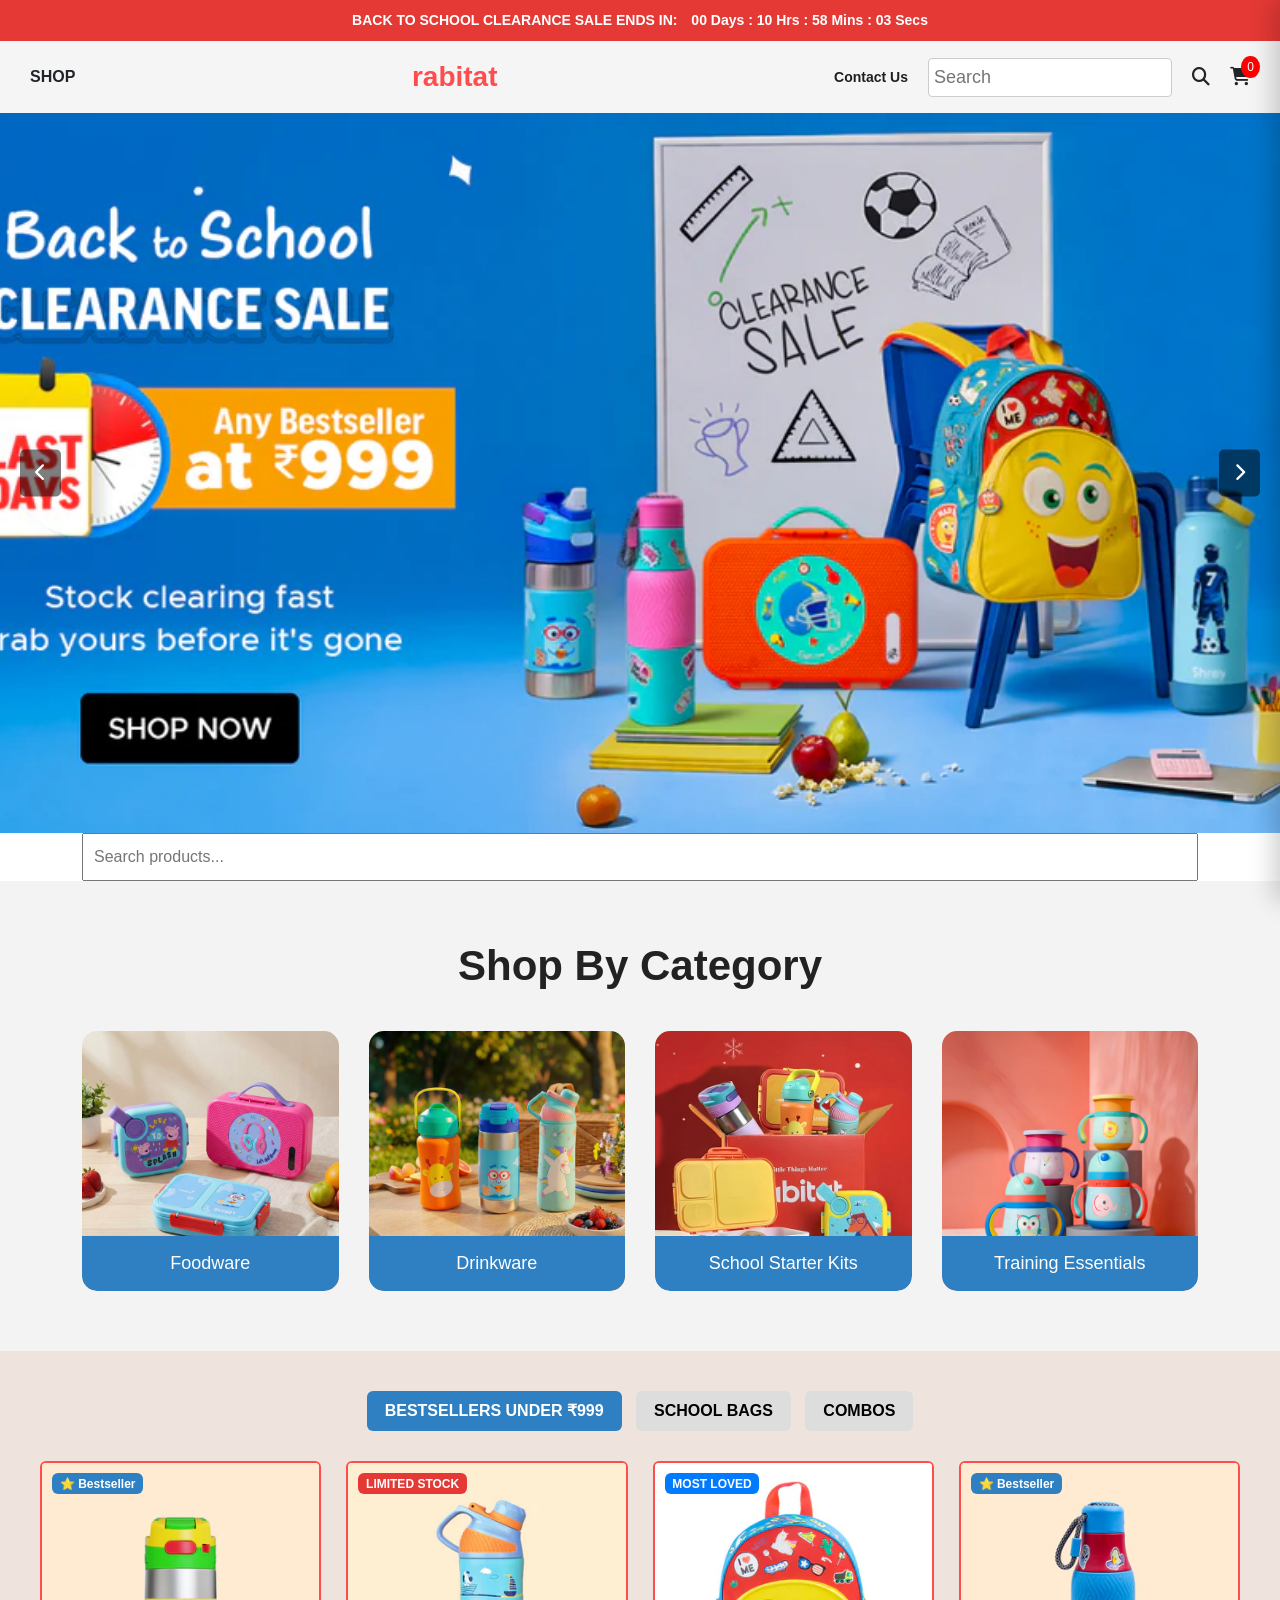
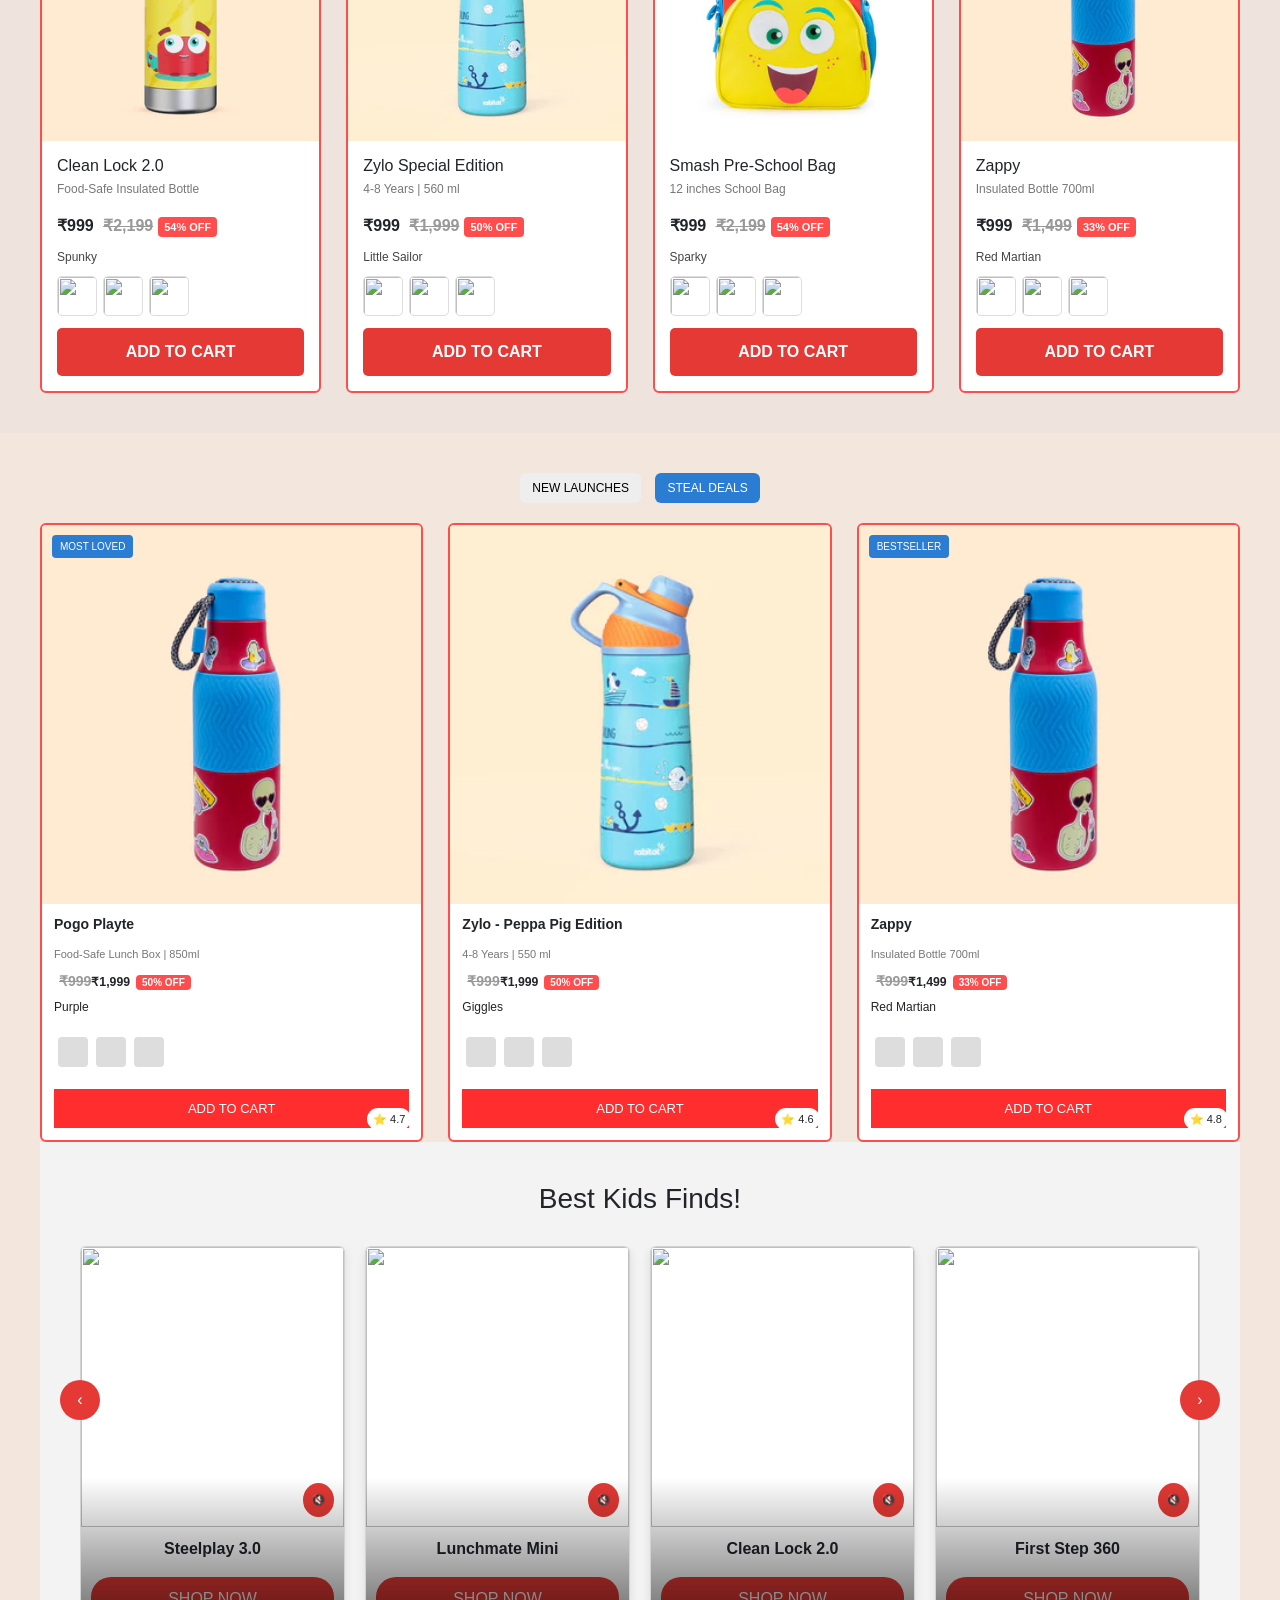
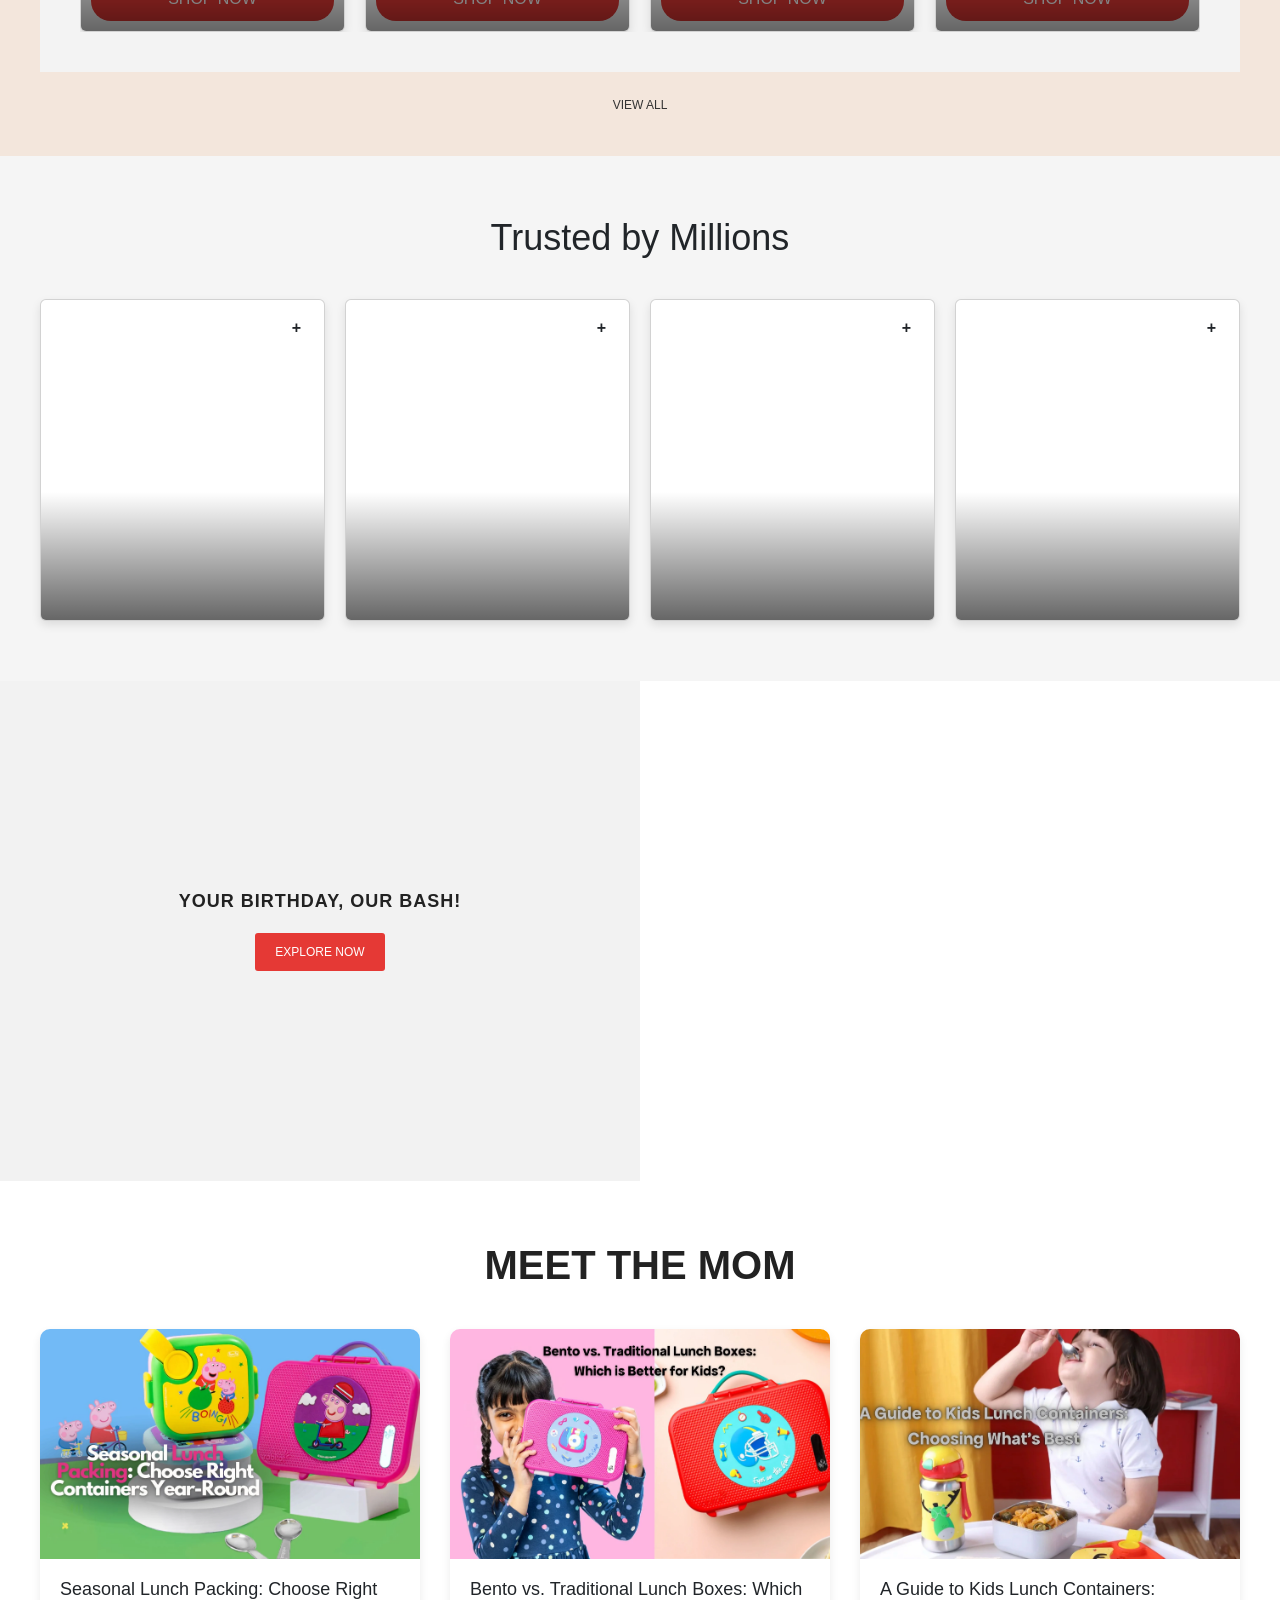
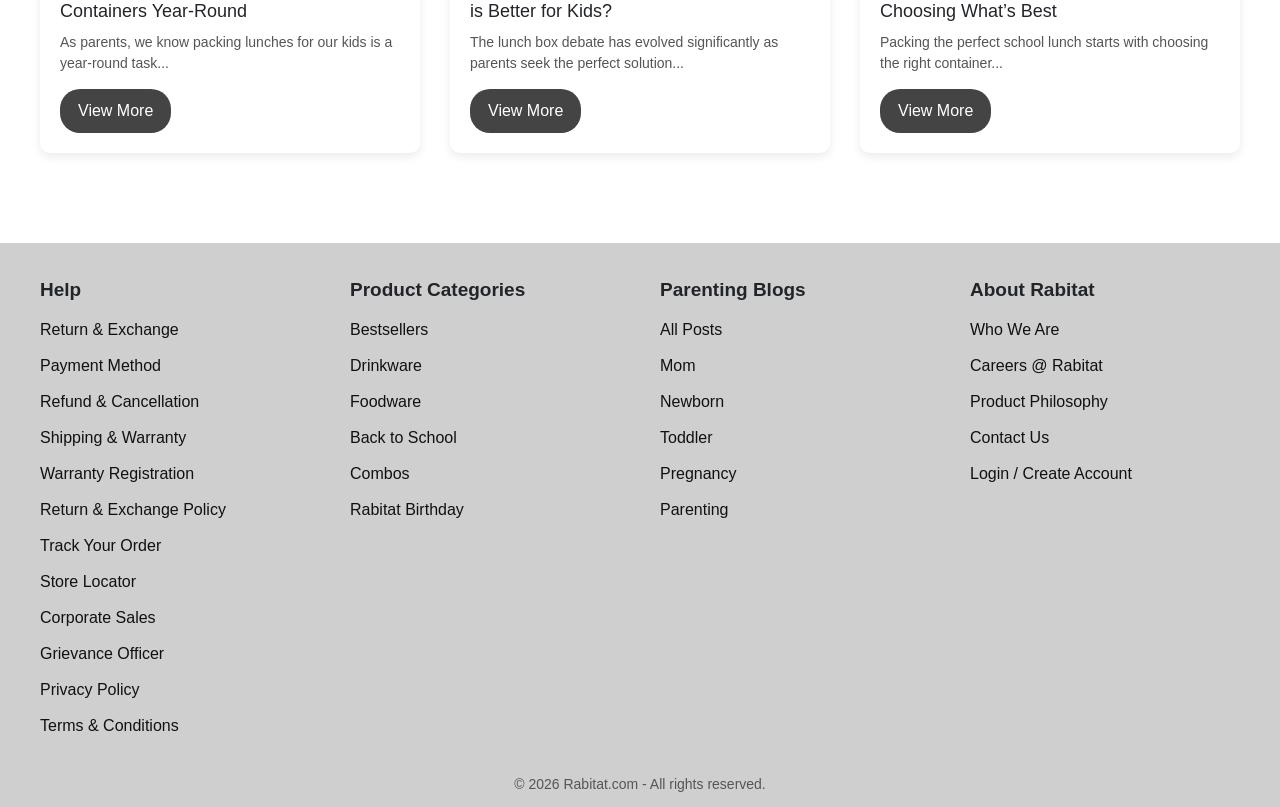
==== index.html @ b003d887 "cariant removed" ====
<!DOCTYPE html>
<html lang="en">
<head>
  <meta charset="UTF-8">
  <title>Back to School UI</title>
  <link rel="stylesheet" href="style.css">
  <link rel="stylesheet" href="https://cdnjs.cloudflare.com/ajax/libs/OwlCarousel2/2.3.4/assets/owl.carousel.min.css"/>
<link rel="stylesheet" href="https://cdnjs.cloudflare.com/ajax/libs/OwlCarousel2/2.3.4/assets/owl.theme.default.min.css"/>
  <link rel="stylesheet" href="https://cdnjs.cloudflare.com/ajax/libs/font-awesome/6.5.0/css/all.min.css">
  <link href="https://cdn.jsdelivr.net/npm/bootstrap@5.3.0/dist/css/bootstrap.min.css" rel="stylesheet">
  <script type="text/javascript" src="//cdn.evgnet.com/beacon/socialbeatdigitalmarketing/rabitat/scripts/evergage.min.js"></script>
 
</head>
<body>

<div id="site-header"></div>

<!-- HERO SECTION -->
<section class="hero">

  <div class="carousel">

    <!-- SLIDE 1 -->
    <div class="slide active">
      <img src="static/images/Clearance_Sale_D_Banner_1.webp" alt="slide1">

    
    </div>

    <!-- SLIDE 2 -->
    <div class="slide">
      <img src="static/images/1st--H-Banner-_1.webp" alt="slide2">

     
    </div>

  </div>

  <!-- NAV BUTTONS -->
  <button class="prev"><i class="fa-solid fa-chevron-left"></i></button>
  <button class="next"><i class="fa-solid fa-chevron-right"></i></button>

</section>

<section class="search-section">
  <div class="container">
    <input id="typewriter" placeholder="Search products..." style="width: 100%; padding: 10px; font-size: 16px;">
  </div>
</section>

<section class="category-section">
  <div class="container">

    <h2 class="section-title">Shop By Category</h2>

    <div class="category-grid">

      <!-- CARD 1 -->
      <div class="category-card">
        <img src="static/images/p-1.jpg" alt="">
        <div class="category-name">Foodware</div>
      </div>

      <!-- CARD 2 -->
      <div class="category-card">
        <img src="static/images/p-2.webp" alt="">
        <div class="category-name">Drinkware</div>
      </div>

      <!-- CARD 3 -->
      <div class="category-card">
        <img src="static/images/p-3.webp" alt="">
        <div class="category-name">School Starter Kits</div>
      </div>

      <!-- CARD 4 -->
      <div class="category-card">
        <img src="static/images/p-4.webp" alt="">
        <div class="category-name">Training Essentials</div>
      </div>

    </div>

  </div>
</section>

<section class="product-section">

  <!-- TOP TABS -->
  <div class="tabs">
    <button class="active">BESTSELLERS UNDER ₹999</button>
    <button>SCHOOL BAGS</button>
    <button>COMBOS</button>
  </div>

  <!-- PRODUCT GRID -->
  <div class="product-grid" id="homePrimaryGrid">

    <!-- CARD -->
    <div class="product-card">

      <!-- BADGE -->
      <span class="badge">⭐ Bestseller</span>

      <!-- IMAGE -->
      <div class="product-img">
        <img src="static/images/product-1.webp" alt="">
      </div>

      <!-- INFO -->
      <div class="product-info">
        <h4>Clean Lock 2.0</h4>
        <p class="sub">Food-Safe Insulated Bottle</p>

        <div class="price">
          ₹999 <span>₹2,199</span>
          <label>54% OFF</label>
        </div>

        <p class="brand">Spunky</p>

        <!-- VARIANTS -->
        <div class="variants">
          <img src="v1.png">
          <img src="v2.png">
          <img src="v3.png">
          <img src="v4.png">
        </div>

        <!-- BUTTON -->
        <button class="cart-btnn">ADD TO CART</button>
      </div>

    </div>

    <!-- COPY SAME CARD 3 MORE TIMES -->
    <!-- CARD 2 -->
    <div class="product-card">
      <span class="badge red">LIMITED STOCK</span>

      <div class="product-img">
        <img src="static/images/product-2.webp" alt="">
      </div>

      <div class="product-info">
        <h4>Zylo Special Edition</h4>
        <p class="sub">4-8 Years | 560 ml</p>

        <div class="price">
          ₹999 <span>₹1,999</span>
          <label>50% OFF</label>
        </div>

        <p class="brand">Little Sailor</p>

        <div class="variants">
          <img src="v1.png">
          <img src="v2.png">
          <img src="v3.png">
        </div>

        <button class="cart-btnn">ADD TO CART</button>
      </div>
    </div>

    <!-- CARD 3 -->
    <div class="product-card">
      <span class="badge blue">MOST LOVED</span>

      <div class="product-img">
        <img src="static/images/product-3.webp" alt="">
      </div>

      <div class="product-info">
        <h4>Smash Pre-School Bag</h4>
        <p class="sub">12 inches School Bag</p>

        <div class="price">
          ₹999 <span>₹2,199</span>
          <label>54% OFF</label>
        </div>

        <p class="brand">Sparky</p>
          <div class="variants">
          <img src="v1.png">
          <img src="v2.png">
          <img src="v3.png">
        </div>

        <button class="cart-btnn">ADD TO CART</button>
      </div>
    </div>

    <!-- CARD 4 -->
    <div class="product-card">
      <span class="badge">⭐ Bestseller</span>

      <div class="product-img">
        <img src="static/images/product-4.webp" alt="">
      </div>

      <div class="product-info">
        <h4>Zappy</h4>
        <p class="sub">Insulated Bottle 700ml</p>

        <div class="price">
          ₹999 <span>₹1,499</span>
          <label>33% OFF</label>
        </div>

        <p class="brand">Red Martian</p>
<!-- 
        <div class="variants">
          <img src="v1.png">
          <img src="v2.png">
          <img src="v3.png">
        </div> -->

        <button class="cart-btnn">ADD TO CART</button>
      </div>
    </div>

  </div>
</section>



<section class="products">
  <div class="products__container">

    <!-- TOP BUTTONS -->
    <div class="products__actions">
      <button class="products__btn products__btn--light">NEW LAUNCHES</button>
      <button class="products__btn products__btn--primary">STEAL DEALS</button>
    </div>

    <!-- GRID -->
    <div class="products__grid" id="homeSecondaryGrid">

      <!-- CARD 1 -->
      <div class="product-card">
        <span class="product-card__badge">MOST LOVED</span>

        <div class="product-img ">
          <img src="static/images/p-1.jpg">
          <span class="product-card__rating">⭐ 4.7</span>
        </div>

        <div class="product-card__body">
          <h3 class="product-card__title">Pogo Playte</h3>

          <div class="product-card__price">
            ₹999 <span>₹1,599</span>
            <b>37% OFF</b>
          </div>

          <p class="product-card__variant">Purple</p>

         <div class="product-card__colors">
            <span></span><span></span><span></span><span></span>
          </div>

          <button class="product-card__cta">ADD TO CART</button>
        </div>
      </div>

      <!-- CARD 2 -->
      <div class="product-card">
        <div class="product-img ">
          <img src="static/images/p-2.webp">
        </div>

        <div class="product-card__body">
          <h3 class="product-card__title">Zylo - Peppa Pig Edition</h3>
          <small class="product-card__meta">4-8 Years | 550 ml</small>

          <div class="product-card__price">
            ₹999 <span>₹2,099</span>
            <b>52% OFF</b>
          </div>

          <p class="product-card__variant">Giggles</p>

          <div class="product-card__colors">
            <span></span><span></span><span></span><span></span>
          </div>

          <button class="product-card__cta">ADD TO CART</button>
        </div>
      </div>

      <!-- CARD 3 -->
      <div class="product-card">
        <span class="product-card__badge">BESTSELLER</span>

        <div class="product-img ">
          <img src="static/images/p-2.webp">
          <span class="product-card__rating">⭐ 4.8</span>
        </div>

        <div class="product-card__body">
          <h3 class="product-card__title">Zappy</h3>
          <small class="product-card__meta">Insulated Bottle 700ml</small>

          <div class="product-card__price">
            ₹999 <span>₹1,499</span>
            <b>33% OFF</b>
          </div>

          <p class="product-card__variant">Red Martian</p>

          <div class="product-card__colors">
            <span></span><span></span><span></span><span></span>
          </div>

          <button class="product-card__cta">ADD TO CART</button>
        </div>
      </div>

    </div>

    
    <section class="kids-section">
  <h2>Best Kids Finds!</h2>

  <div class="owl-carousel kids-carousel">

    <!-- Card -->
    <div class="card">
      <div class="media">
        <img src="img1.jpg" />
        <div class="mute">🔇</div>
      </div>
      <div class="info">
        <p>Zylo</p>
        <button>SHOP NOW</button>
      </div>
    </div>

    <div class="card">
      <div class="media">
        <img src="img2.jpg" />
        <div class="mute">🔇</div>
      </div>
      <div class="info">
        <p>Steelplay 3.0</p>
        <button>SHOP NOW</button>
      </div>
    </div>

    <div class="card">
      <div class="media">
        <img src="img3.jpg" />
        <div class="mute">🔇</div>
      </div>
      <div class="info">
        <p>Lunchmate Mini</p>
        <button>SHOP NOW</button>
      </div>
    </div>

    <div class="card">
      <div class="media">
        <img src="img4.jpg" />
        <div class="mute">🔇</div>
      </div>
      <div class="info">
        <p>Clean Lock 2.0</p>
        <button>SHOP NOW</button>
      </div>
    </div>

    <div class="card">
      <div class="media">
        <img src="img5.jpg" />
        <div class="mute">🔇</div>
      </div>
      <div class="info">
        <p>First Step 360</p>
        <button>SHOP NOW</button>
      </div>
    </div>

  </div>
</section>

    <div class="products__footer">
      <a href="#">VIEW ALL</a>
    </div>

  </div>
</section>
<section class="trusted">
  <h2>Trusted by Millions</h2>

  <div class="trusted-grid">

    <!-- Card 1 -->
    <div class="card">
     <video autoplay muted loop playsinline>
      <source src="static/images/video.mp4" type="video/mp4">
    </video>
      <div class="overlay">
        Engineered for Little Ones
      </div>
      <div class="play-btn">+</div>
    </div>

    <!-- Card 2 -->
    <div class="card">
      <video autoplay muted loop playsinline>
      <source src="static/images/video.mp4" type="video/mp4">
    </video>
      <div class="overlay">
        Safe from the Inside Out
      </div>
      <div class="play-btn">+</div>
    </div>

    <!-- Card 3 -->
    <div class="card">
     <video autoplay muted loop playsinline>
      <source src="static/images/video.mp4" type="video/mp4">
    </video>
      <div class="overlay">
        Innovation for Everyday Parenting
      </div>
      <div class="play-btn">+</div>
    </div>

    <!-- Card 4 -->
    <div class="card">
     <video autoplay muted loop playsinline>
      <source src="static/images/video.mp4" type="video/mp4">
    </video>
      <div class="overlay">
        Crafted from 18/8 Stainless Steel
      </div>
      <div class="play-btn">+</div>
    </div>

  </div>
</section>
<section class="split-hero">

  <!-- Left Content -->
  <div class="left">
    <h2>YOUR BIRTHDAY, OUR BASH!</h2>
    <button>EXPLORE NOW</button>
  </div>

  <!-- Right Video -->
  <div class="right">
    <video autoplay muted loop playsinline>
      <source src="static/images/video.mp4" type="video/mp4">
    </video>
  </div>

</section>

<section class="blog-section">

  <h2 class="blog-title">MEET THE MOM</h2>

  <div class="blog-grid">

    <!-- CARD 1 -->
    <div class="blog-card">
      <div class="blog-img">
        <img src="static/images/BLOG-1.webp" alt="">
        
      </div>

      <div class="blog-content">
        <h3>Seasonal Lunch Packing: Choose Right Containers Year-Round</h3>
        <p>
          As parents, we know packing lunches for our kids is a year-round task...
        </p>
        <button>View More</button>
      </div>
    </div>

    <!-- CARD 2 -->
    <div class="blog-card">
      <div class="blog-img">
        <img src="static/images/BLOG-2.webp" alt="">
       
      </div>

      <div class="blog-content">
        <h3>Bento vs. Traditional Lunch Boxes: Which is Better for Kids?</h3>
        <p>
          The lunch box debate has evolved significantly as parents seek the perfect solution...
        </p>
        <button>View More</button>
      </div>
    </div>

    <!-- CARD 3 -->
    <div class="blog-card">
      <div class="blog-img">
        <img src="static/images/BLOG-3.webp" alt="">
       
      </div>

      <div class="blog-content">
        <h3>A Guide to Kids Lunch Containers: Choosing What’s Best</h3>
        <p>
          Packing the perfect school lunch starts with choosing the right container...
        </p>
        <button>View More</button>
      </div>
    </div>

  </div>

</section>

<div id="site-footer"></div>
  

<script src="https://code.jquery.com/jquery-3.6.0.min.js"></script>
<script src="https://cdnjs.cloudflare.com/ajax/libs/OwlCarousel2/2.3.4/owl.carousel.min.js"></script>
<script src="./products-data.js"></script>
<script src="./products-render.js"></script>
  <script>
$(document).ready(function(){
  $(".kids-carousel").owlCarousel({
    loop: true,
    margin: 20,
    nav: true,
    dots: false,
    autoplay: true,
    autoplayTimeout: 3000,

    responsive: {
      0: { items: 1 },
      600: { items: 2 },
      1000: { items: 4 }
    }
  });
});
</script>

<script>
   
let slides = document.querySelectorAll(".slide");
let index = 0;

function showSlide(i){
  slides.forEach(slide => slide.classList.remove("active"));
  slides[i].classList.add("active");
}

document.querySelector(".next").onclick = () => {
  index = (index + 1) % slides.length;
  showSlide(index);
};

document.querySelector(".prev").onclick = () => {
  index = (index - 1 + slides.length) % slides.length;
  showSlide(index);
};

/* AUTO SLIDE */
setInterval(()=>{
  index = (index + 1) % slides.length;
  showSlide(index);
},4000);
</script>

<script>
  document.addEventListener("click", (event) => {
    const card = event.target.closest(".product-card");
    if (!card) return;
    if (event.target.closest("button, a")) return;
    const productId = card.dataset.id || "";
    window.location.href = productId
      ? `./details.html?id=${encodeURIComponent(productId)}`
      : "./details.html";
  });

  document.querySelectorAll(".category-card").forEach((card) => {
    card.style.cursor = "pointer";
    card.addEventListener("click", () => {
      window.location.href = "./rabit.html";
    });
  });
</script>
<script src="./layout.js"></script>

<script>
  window.dataLayer = window.dataLayer || [];
  window.dataLayer.push({
    MCP: {
      pageType: "Home Page", pageName: "Home"
    }
  });
  </script>
</body>
</html>
---- style.css ----
*{
  margin:0;
  padding:0;
  box-sizing:border-box;
  font-family: Arial, sans-serif;
}

/* TOP BAR */
.top-bar{
  background:#e53935;
  color:#fff;
  text-align:center;
  padding:10px;
  font-size:14px;
  font-weight:600;
}

.top-bar span{
  margin-left:10px;
}

/* HEADER */
.header{
  display:flex;
  justify-content:space-between;
  align-items:center;
  padding:15px 30px;
  background:#f5f5f5;
}

.header .lefts{
  display:flex;
  align-items:center;
  gap:10px;
  font-weight:600;
}

.header .logo{
  font-size:28px;
  font-weight:bold;
  color:#ff4d4d;
}

.header .logo a{
  color:inherit;
  text-decoration:none;
}

.header .rights{
  display:flex;
  align-items:center;
  gap:20px;
  font-size:18px;
}

.header .contact-link{
  text-decoration:none;
  color:#1f1f1f;
  font-size:14px;
  font-weight:600;
}

.header .contact-link:hover{
  color:#e53935;
}

.cart{
  position:relative;
}

.cart .count{
  position:absolute;
  top:-8px;
  right:-10px;
  background:red;
  color:#fff;
  font-size:12px;
  padding:2px 6px;
  border-radius:50%;
}

body.cart-open{
  overflow:hidden;
}

.cart-drawer-overlay{
  position:fixed;
  inset:0;
  background:rgba(0,0,0,0.5);
  opacity:0;
  visibility:hidden;
  transition:opacity 0.25s ease, visibility 0.25s ease;
  z-index:998;
}

.cart-drawer-overlay.is-open{
  opacity:1;
  visibility:visible;
}

.cart-drawer{
  position:fixed;
  top:0;
  right:0;
  width:min(360px, 92vw);
  height:100vh;
  background:#fff;
  transform:translateX(100%);
  transition:transform 0.28s ease;
  z-index:999;
  display:flex;
  flex-direction:column;
  box-shadow:-6px 0 24px rgba(0,0,0,0.2);
}

.cart-drawer.is-open{
  transform:translateX(0);
}

.cart-drawer-header{
  display:flex;
  align-items:center;
  justify-content:space-between;
  padding:14px 16px;
  border-bottom:1px solid #ececec;
}

.cart-drawer-header h3{
  font-size:22px;
  margin:0;
}

.cart-drawer-close{
  border:0;
  background:transparent;
  font-size:24px;
  line-height:1;
  cursor:pointer;
}

.cart-drawer-shipping{
  margin:10px 12px;
  background:#ef2f44;
  color:#fff;
  border-radius:18px;
  text-align:center;
  padding:10px 12px;
  font-size:14px;
  font-weight:600;
}

.cart-drawer-body{
  flex:1;
  overflow-y:auto;
  color:#8a8a8a;
  padding:10px 12px 20px;
}

.cart-drawer-body p{
  margin:0 0 14px;
}

.cart-empty button{
  border:0;
  background:#ef2f44;
  color:#fff;
  padding:10px 18px;
  border-radius:8px;
  text-transform:capitalize;
  cursor:pointer;
}

.cart-items{
  display:flex;
  flex-direction:column;
  gap:10px;
}

.cart-item{
  display:flex;
  align-items:flex-start;
  gap:10px;
  border:1px solid #ececec;
  border-radius:8px;
  padding:8px;
}

.cart-item img{
  width:50px;
  height:50px;
  object-fit:contain;
  border-radius:6px;
  background:#f7f7f7;
}

.cart-item-info{
  flex:1;
}

.cart-item-info h4{
  margin:0;
  font-size:14px;
  color:#1f1f1f;
}

.cart-item-sub{
  margin:4px 0 0;
  font-size:12px;
  color:#6f6f6f;
}

.cart-item-price-row{
  display:flex;
  align-items:center;
  gap:7px;
  margin-top:6px;
}

.cart-item-sale{
  font-size:18px;
  font-weight:800;
  color:#111;
}

.cart-item-compare{
  font-size:12px;
  color:#969696;
  text-decoration:line-through;
  font-weight:600;
}

.cart-item-off{
  font-size:11px;
  font-weight:700;
  color:#fff;
  background:#ff4b4b;
  border-radius:5px;
  padding:3px 6px;
}

.cart-item-variant{
  margin:6px 0 0;
  font-size:12px;
  color:#111;
}

.cart-item-qty{
  font-size:12px;
  font-weight:700;
  color:#333;
}

.cart-empty{
  text-align:center;
  padding:70px 10px 10px;
}

.cart-remove-btn{
  margin-top:8px;
  border:0;
  background:transparent;
  color:#e53935;
  font-size:11px;
  cursor:pointer;
  padding:0;
}

.cart-qty-controls{
  display:flex;
  align-items:center;
  gap:6px;
}

.cart-qty-controls button{
  width:22px;
  height:22px;
  border:1px solid #ddd;
  border-radius:4px;
  background:#fff;
  color:#111;
  cursor:pointer;
  font-weight:700;
  padding:0;
  line-height:1;
}

.cart-drawer-footer{
  border-top:1px solid #ececec;
  padding:12px 14px;
  background:#fff;
}

.cart-subtotal-row{
  display:flex;
  justify-content:space-between;
  align-items:center;
  font-size:14px;
  color:#333;
}

.cart-subtotal-row strong{
  font-size:16px;
  color:#111;
}

/* HERO */

.hero{
  position:relative;
  height:80vh;
  overflow:hidden;
}

/* SLIDES */
.carousel{
  display:flex;
  height:100%;
}

.slide{
  min-width:100%;
  position:relative;
  display:none;
}

.slide.active{
  display:block;
}

/* IMAGE */
.slide img{
  width:100%;
  height:100%;
  object-fit:cover;
}

/* CONTENT */
.hero-content{
  position:absolute;
  top:50%;
  left:8%;
  transform:translateY(-50%);
  color:#fff;
  max-width:500px;
}

/* BUTTONS */
.prev, .next{
  position:absolute;
  top:50%;
  transform:translateY(-50%);
  background:rgba(0,0,0,0.5);
  color:#fff;
  border:none;
  padding:10px 15px;
  cursor:pointer;
  font-size:18px;
  border-radius:5px;
}

.prev{ left:20px; }
.next{ right:20px; }

.prev:hover, .next:hover{
  background:#000;
}


/* SECTION */
.category-section{
     background:#f3f3f3;
  padding:60px 40px;
}

/* TITLE */
.section-title{
  text-align:center;
  font-size:42px;
  font-weight:700;
  margin-bottom:40px;
  color:#222;
}

/* GRID */
.category-grid{
  display:grid;
  grid-template-columns: repeat(4, 1fr);
  gap:30px;
}

/* CARD */
.category-card{
  position:relative;
  border-radius:15px;
  overflow:hidden;
  background:#fff;
  cursor:pointer;
  transition:0.3s;
}

.category-card:hover{
  transform:translateY(-5px);
}

/* IMAGE */
.category-card img{
  width:100%;
  height:260px;
  object-fit:cover;
  display:block;
}

/* BOTTOM LABEL */
.category-name{
  position:absolute;
  bottom:0;
  width:100%;
  background:#2f80c3;
  color:#fff;
  text-align:center;
  padding:14px 10px;
  font-size:18px;
  font-weight:500;
  border-bottom-left-radius:15px;
  border-bottom-right-radius:15px;
}



/* SECTION */
.product-section{
     font-family: 'Poppins', sans-serif;
     background:#efe4dd;
  padding:40px;
}

/* TABS */
.tabs{
  text-align:center;
  margin-bottom:30px;
}

.tabs button{
  padding:8px 18px;
  margin:0 5px;
  border:none;
  background:#ddd;
  border-radius:6px;
  cursor:pointer;
  font-weight:600;
}

.tabs .active{
  background:#2f80c3;
  color:#fff;
}

/* GRID */
.product-grid{
  display:grid;
  grid-template-columns: repeat(4, 1fr);
  gap:25px;
}

/* CARD */
.product-card{
  background:#fff;
  border-radius:10px;
  overflow:hidden;
  position:relative;
  border:2px solid #ff4d4d;
}

/* BADGE */
.badge{
  position:absolute;
  top:10px;
  left:10px;
  background:#2f80c3;
  color:#fff;
  padding:4px 8px;
  font-size:12px;
  border-radius:4px;
}

.badge.red{ background:#e53935; }
.badge.blue{ background:#007bff; }

/* IMAGE */
.product-img{
  background:#f5e2cf;
  text-align:center;
  
}

.product-img img{
   width: 100%;
   height: 100%;
  /* max-height:220px; */
}

/* INFO */
.product-info{
  padding:15px;
}

.product-info h4{
  font-size:16px;
  margin-bottom:5px;
}

.sub{
  font-size:12px;
  color:#777;
}

/* PRICE */
.price{
  margin:10px 0;
  font-weight:600;
}

.price span{
  text-decoration:line-through;
  color:#999;
  margin-left:5px;
}

.price label{
  background:#ff4d4d;
  color:#fff;
  padding:2px 6px;
  font-size:11px;
  margin-left:5px;
  border-radius:4px;
}

/* BRAND */
.brand{
  font-size:12px;
  color:#444;
  margin-bottom:10px;
}

/* VARIANTS */
.variants{
  display:flex;
  gap:6px;
  margin-bottom:12px;
}

.variants img{
  width:40px;
  height:40px;
  border-radius:5px;
  border:1px solid #ddd;
  cursor:pointer;
}

/* BUTTON */
.cart-btnn{
  width:100%;
  background:#e53935;
  color:#fff;
  border:none;
  padding:12px;
  font-weight:600;
  border-radius:5px;
  cursor:pointer;
}

.cart-btnn:hover{
  background:#c62828;
}

body{
  background:#f5f5f5;
  font-family: 'Poppins', sans-serif;
}

/* SECTION */
.blog-section{
  padding:60px 40px;
}

/* TITLE */
.blog-title{
  text-align:center;
  font-size:40px;
  font-weight:700;
  margin-bottom:40px;
  color:#222;
}

/* GRID */
.blog-grid{
  display:grid;
  grid-template-columns: repeat(3, 1fr);
  gap:30px;
}

/* CARD */
.blog-card{
  background:#fff;
  border-radius:10px;
  overflow:hidden;
  box-shadow:0 4px 10px rgba(0,0,0,0.08);
  transition:0.3s;
}

.blog-card:hover{
  transform:translateY(-5px);
}

/* IMAGE */
.blog-img{
  position:relative;
}

.blog-img img{
  width:100%;
  height:230px;
  object-fit:cover;
}

/* OVERLAY TEXT */
.overlay-text{
  position:absolute;
  bottom:15px;
  left:15px;
  right:15px;
  color:#fff;
  font-weight:600;
  font-size:18px;
  line-height:1.3;
}

.overlay-text span{
  color:#ff4d6d;
}

/* CONTENT */
.blog-content{
  padding:20px;
}

.blog-content h3{
  font-size:18px;
  margin-bottom:10px;
}

.blog-content p{
  font-size:14px;
  color:#555;
  margin-bottom:15px;
}

/* BUTTON */
.blog-content button{
  background:#444;
  color:#fff;
  border:none;
  padding:10px 18px;
  border-radius:20px;
  cursor:pointer;
}

.blog-content button:hover{
  background:#000;
}

@media(max-width:992px){
  .blog-grid{
    grid-template-columns: repeat(2, 1fr);
  }
}

@media(max-width:576px){
  .blog-grid{
    grid-template-columns: 1fr;
  }

  .blog-title{
    font-size:28px;
  }
}
/* SECTION */
.products {
  background: #f3e6dc;
  padding: 40px 20px;
}

.products__container {
  max-width: 1200px;
  margin: auto;
}

/* TOP BUTTONS */
.products__actions {
  text-align: center;
  margin-bottom: 20px;
}

.products__btn {
  padding: 6px 12px;
  font-size: 12px;
  border-radius: 6px;
  border: none;
  margin: 0 5px;
}

.products__btn--light {
  background: #eee;
}

.products__btn--primary {
  background: #2b7cd3;
  color: #fff;
}

/* GRID */
.products__grid {
  display: grid;
  grid-template-columns: repeat(3, 1fr);
  gap: 25px;
}

/* CARD */
.product-card {
  border: 2px solid #ff4d4d;
  background: #fff;
  border-radius: 6px;
  overflow: hidden;
  position: relative;
}

/* BADGE */
.product-card__badge {
  position: absolute;
  top: 10px;
  left: 10px;
  background: #2b7cd3;
  color: #fff;
  font-size: 10px;
  padding: 4px 8px;
  border-radius: 4px;
}

/* IMAGE */
.product-card__image {
    width: 100%;
  height: 260px;
  display: flex;
  align-items: center;
  justify-content: center;
  position: relative;
}

.product-card__image img {
  max-height: 00px;
}

/* BACKGROUND COLORS */
/* .product-card__image--pink { background: #f5c6c6; }
.product-card__image--lavender { background: #e7ddea; }
.product-card__image--beige { background: #f3e1c7; } */

/* RATING */
.product-card__rating {
  position: absolute;
  bottom: 10px;
  right: 10px;
  background: #fff;
  font-size: 11px;
  padding: 3px 6px;
  border-radius: 12px;
}

/* BODY */
.product-card__body {
  padding: 12px;
}

.product-card__title {
  font-size: 14px;
  font-weight: 600;
}

.product-card__meta {
  font-size: 11px;
  color: #777;
}

/* PRICE */
.product-card__price {
  margin: 6px 0;
  font-size: 14px;
  font-weight: bold;
}

.product-card__price span {
  text-decoration: line-through;
  color: #999;
  margin-left: 5px;
}

.product-card__price b {
  background: #ff4d4d;
  color: #fff;
  font-size: 10px;
  padding: 2px 6px;
  margin-left: 6px;
  border-radius: 4px;
}

/* VARIANT */
.product-card__variant {
  font-size: 12px;
}

/* THUMB */
.product-card__thumb img {
  width: 50px;
  margin-top: 5px;
}

/* COLORS */
.product-card__colors span {
  width: 30px;
  height: 30px;
  display: inline-block;
  margin: 5px 4px;
  background: #ddd;
  border-radius: 4px;
}

/* BUTTON */
.product-card__cta {
  width: 100%;
  margin-top: 10px;
  padding: 10px;
  background: #ff2d2d;
  color: #fff;
  border: none;
  font-size: 13px;
  cursor: pointer;
}

/* FOOTER */
.products__footer {
  text-align: center;
  margin-top: 20px;
}

.products__footer a {
  font-size: 12px;
  color: #333;
  text-decoration: none;
}

/* RESPONSIVE */
@media (max-width: 900px) {
  .products__grid {
    grid-template-columns: repeat(2, 1fr);
  }
}

@media (max-width: 500px) {
  .products__grid {
    grid-template-columns: 1fr;
  }
}

.trusted {
  background: #f5f5f5;
  padding: 60px 40px;
  text-align: center;
}

.trusted h2 {
  font-size: 36px;
  margin-bottom: 40px;
}

/* Grid */
.trusted-grid {
  display: grid;
  grid-template-columns: repeat(4, 1fr);
  gap: 20px;
}

/* Card */
.card {
  position: relative;
  border-radius: 15px;
  overflow: hidden;
  cursor: pointer;
}

/* Video */
.card video {
  width: 100%;
  height: 320px;
  object-fit: cover;
  transition: transform 0.4s ease;
}

/* Hover zoom */
.card:hover video {
  transform: scale(1.05);
}

/* Text overlay */
.overlay {
  position: absolute;
  bottom: 15px;
  left: 15px;
  right: 15px;
  color: #fff;
  font-size: 18px;
  text-align: left;
  font-weight: 500;
}

/* Play Button */
.play-btn {
  position: absolute;
  top: 10px;
  right: 10px;
  background: #fff;
  width: 35px;
  height: 35px;
  border-radius: 50%;
  display: flex;
  align-items: center;
  justify-content: center;
  font-weight: bold;
}

/* Gradient overlay for readability */
.card::after {
  content: "";
  position: absolute;
  bottom: 0;
  width: 100%;
  height: 40%;
  background: linear-gradient(to top, rgba(0,0,0,0.6), transparent);
}




.split-hero {
  display: flex;
  height: 500px;
}

/* LEFT SIDE */
.left {
  width: 50%;
  background: #f2f2f2;
  display: flex;
  flex-direction: column;
  justify-content: center;
  align-items: center;
}

.left h2 {
  font-size: 18px;
  font-weight: 600;
  color: #222;
  margin-bottom: 20px;
  letter-spacing: 1px;
}

.left button {
  background: #e53935;
  color: #fff;
  border: none;
  padding: 10px 20px;
  font-size: 12px;
  cursor: pointer;
  border-radius: 3px;
}

/* RIGHT SIDE */
.right {
  width: 50%;
  height: 100%;
  overflow: hidden;
}

.right video {
  width: 100%;
  height: 100%;
  object-fit: cover;
}
@media (max-width: 768px) {
  .split-hero {
    flex-direction: column;
    height: auto;
  }

  .left, .right {
    width: 100%;
    height: 300px;
  }
}

 /* FOOTER */
  .site-footer {
    background: #cfcfcf;
    margin-top: 30px;
    padding: 36px 0px 12px;
  }
 
  .footer-grid {
    max-width: 1200px;
    margin: 0 auto;
    display: grid;
    grid-template-columns: repeat(4, 1fr);
    gap: 40px;
  }
 
  .footer-col h4 {
    font-size: 19px;
    margin-bottom: 16px;
    font-weight: 700;
  }
 
  .footer-col a {
    display: block;
    color: #111;
    text-decoration: none;
    margin-bottom: 12px;
    font-size: 16px;
  }
 
  .footer-copy {
    text-align: center;
    margin-top: 24px;
    color: #555;
    font-size: 14px;
  }


.kids-section {
      background: #f3f3f3;
  font-family: Arial, sans-serif;
  padding: 40px;
  text-align: center;
}

.kids-section h2 {
  font-size: 28px;
  margin-bottom: 30px;
}

/* Card */
.card {
  background: #fff;
  border-radius: 12px;
  overflow: hidden;
  box-shadow: 0 4px 10px rgba(0,0,0,0.1);
}

/* Media */
.media {
  position: relative;
}

.media img {
  width: 100%;
  height: 280px;
  object-fit: cover;
}

/* Mute Icon */
.mute {
  position: absolute;
  bottom: 10px;
  right: 10px;
  background: #e53935;
  color: #fff;
  border-radius: 50%;
  padding: 8px;
  font-size: 12px;
}

/* Info */
.info {
  padding: 10px;
}

.info p {
  font-weight: bold;
}

.info button {
  width: 100%;
  background: #e53935;
  border: none;
  color: #fff;
  padding: 10px;
  border-radius: 20px;
  cursor: pointer;
}

/* Owl Nav Buttons */
.owl-nav button {
  position: absolute;
  top: 40%;
  transform: translateY(-50%);
  background: #e53935 !important;
  color: #fff !important;
  border-radius: 50% !important;
  width: 40px;
  height: 40px;
}

.owl-nav .owl-prev {
  left: -20px;
}

.owl-nav .owl-next {
  right: -20px;
}


body {
  margin: 0;
  font-family: Arial, sans-serif;
  background: #f5f5f5;
}

/* Top Banner */
.top-banner {
  background: #e53935;
  color: white;
  text-align: center;
  padding: 8px;
  font-size: 14px;
}

/* Navbar */
.navbar {
  display: flex;
  justify-content: space-between;
  align-items: center;
  padding: 15px 30px;
  background: white;
  border-bottom: 1px solid #ddd;
}

.logo {
  font-size: 22px;
  font-weight: bold;
  color: #e53935;
}

/* Breadcrumb */
.breadcrumb {
  padding: 10px 30px;
  font-size: 14px;
  color: #777;
}

/* Info Section */
.info-section {
  text-align: center;
  padding: 20px;
}

.info-section p {
  color: #000000;
  /* max-width: 00px; */
  margin: 5px auto;
}

.bold {
  font-weight: bold;
}

.muted {
  color: #999;
}

.whatsapp {
  color: rgb(0, 165, 0);
}

/* Contact Section */
.contact-section {
  text-align: center;
  padding: 20px;
}
.contact-section.h2{
    font-size: 32px;
}
.contact-form {
  display: inline-block;
  width: 300px;
}

.contact-form input,
.contact-form textarea {
  width: 100%;
  padding: 10px;
  margin-bottom: 10px;
  border: 1px solid #ccc;
  border-radius: 4px;
}

.contact-form textarea {
  height: 80px;
}

.contact-form button {
  width: 100%;
  padding: 14px;
  background: #f52421;
  color: white;
  border: none;
  border-radius: 4px;
  cursor: pointer;
}

.contact-form button:hover {
  background: #c62828;
}

/* Footer */
.footer {
  text-align: center;
  padding: 20px;
  font-size: 14px;
  color: #555;
}

/* WhatsApp Button */
.whatsapp-btn {
  position: fixed;
  bottom: 20px;
  right: 20px;
  background: #25D366;
  color: white;
  width: 50px;
  height: 50px;
  border-radius: 50%;
  display: flex;
  align-items: center;
  justify-content: center;
  font-size: 24px;
  cursor: pointer;
}
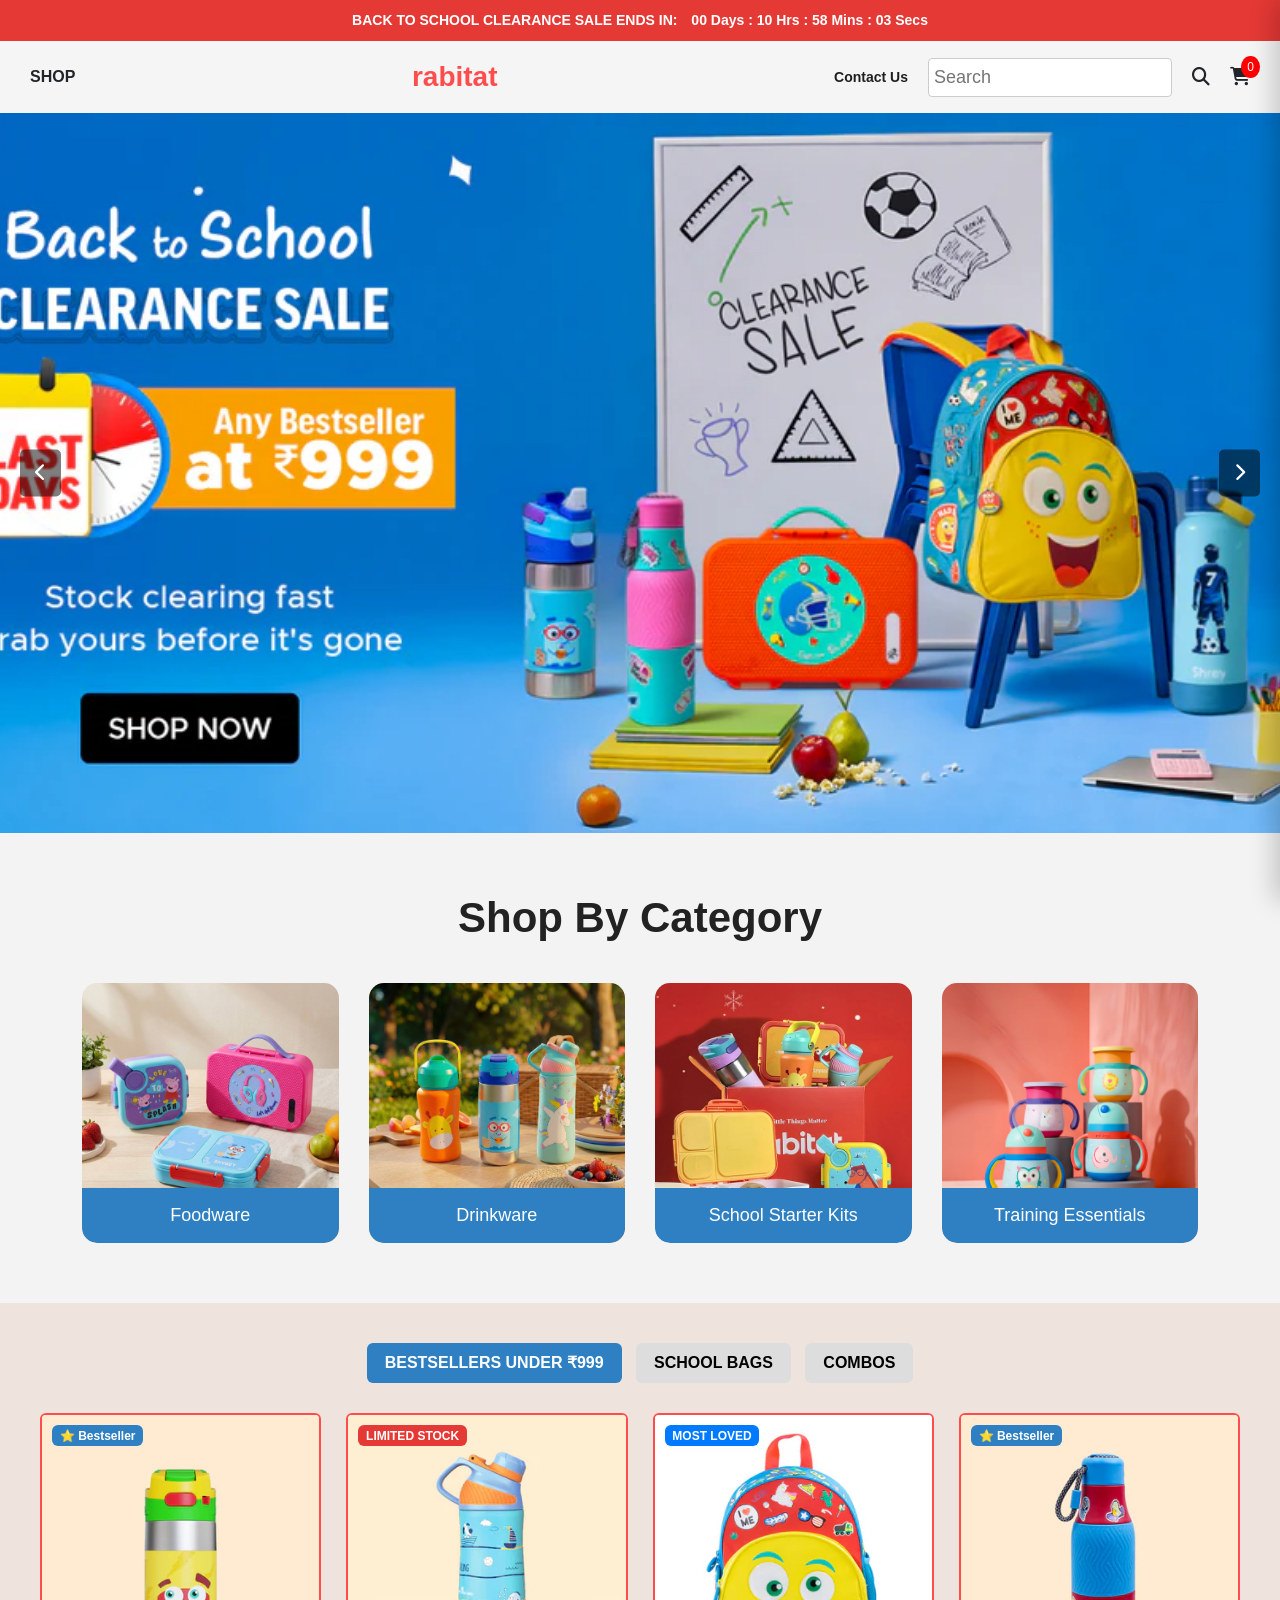
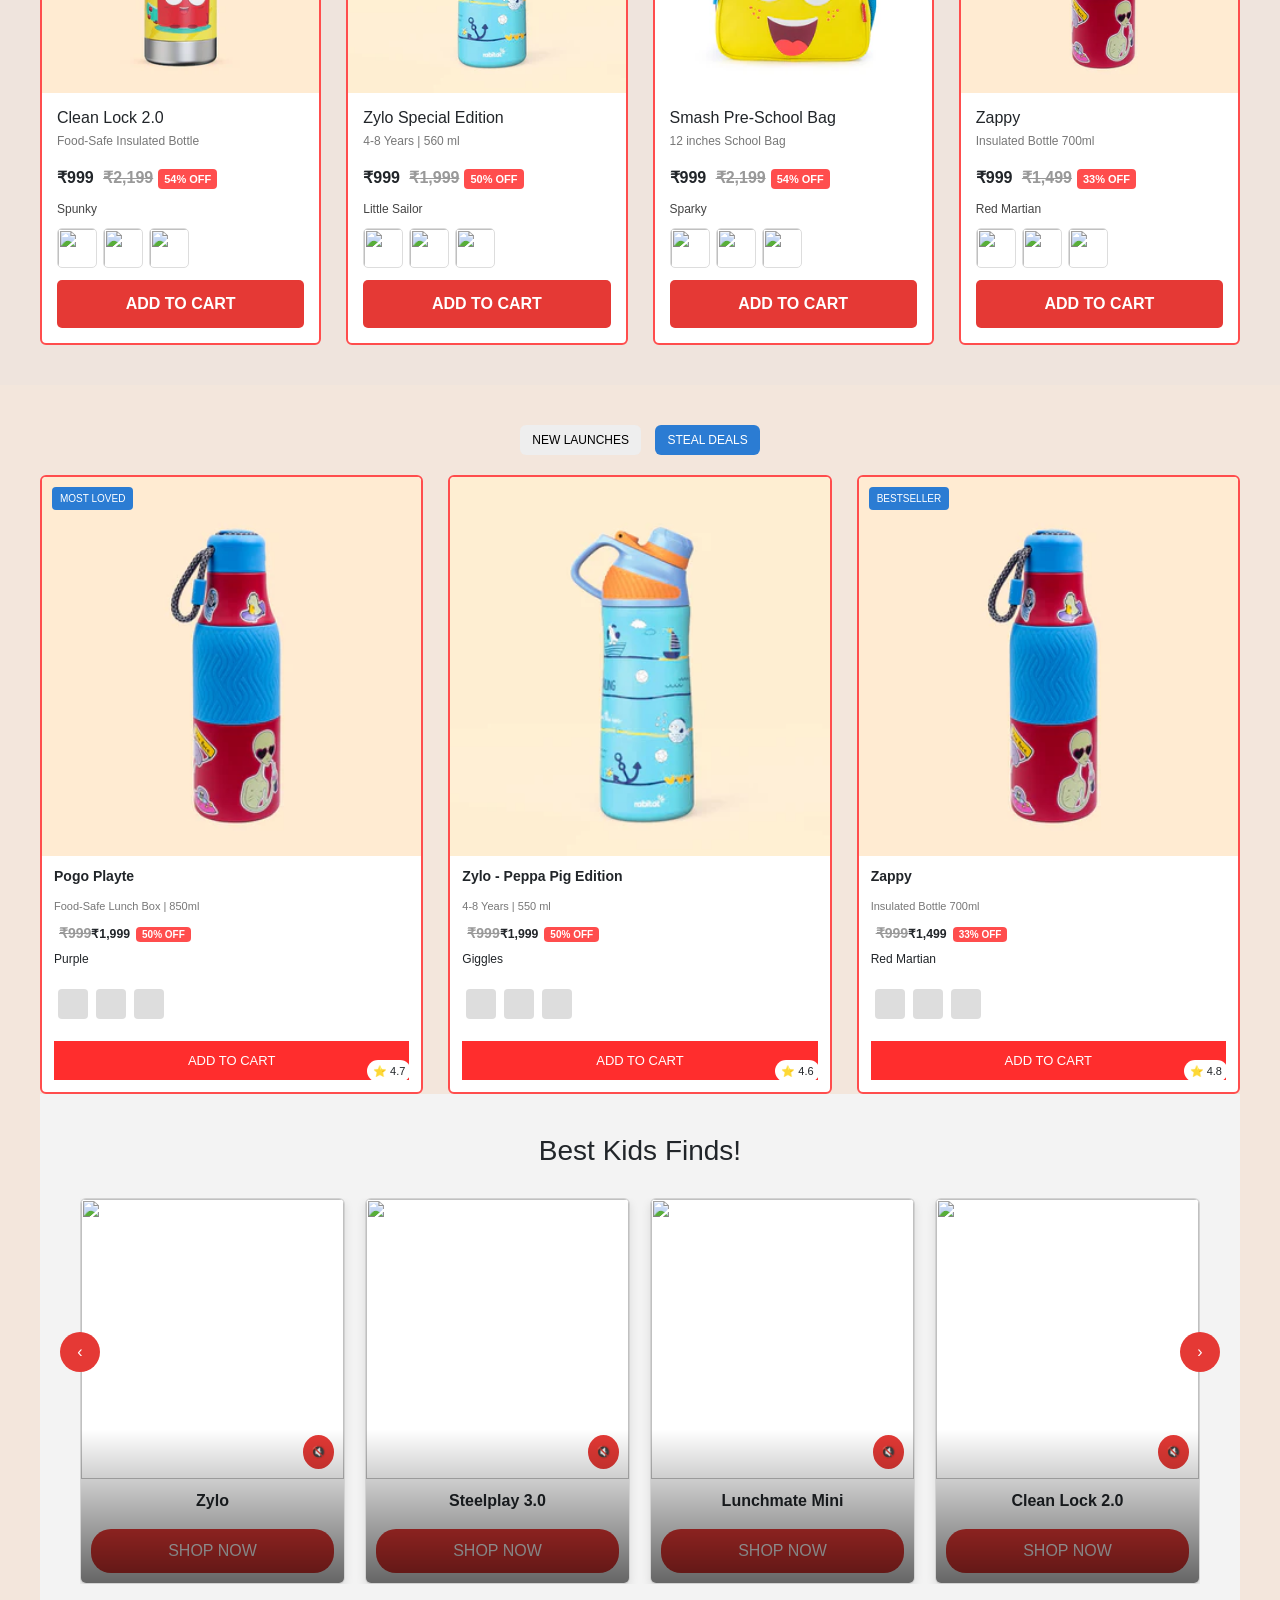
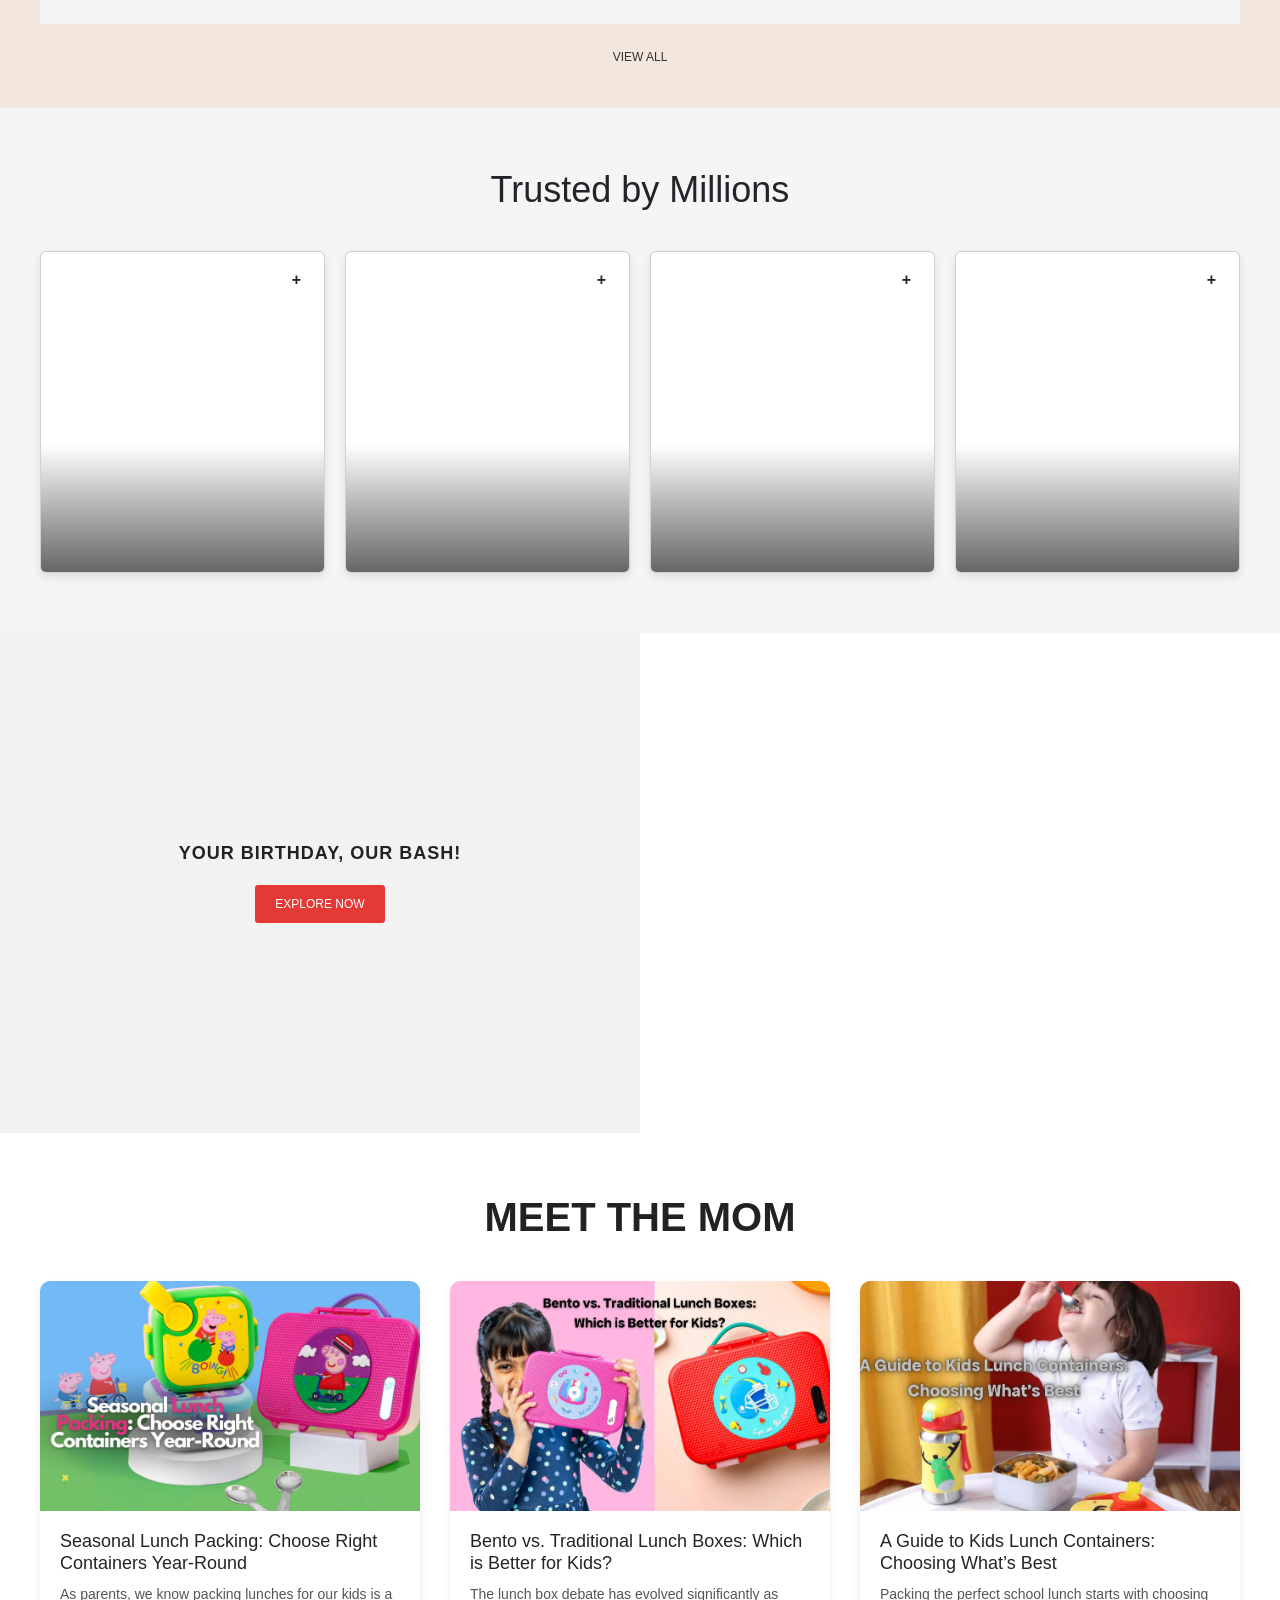
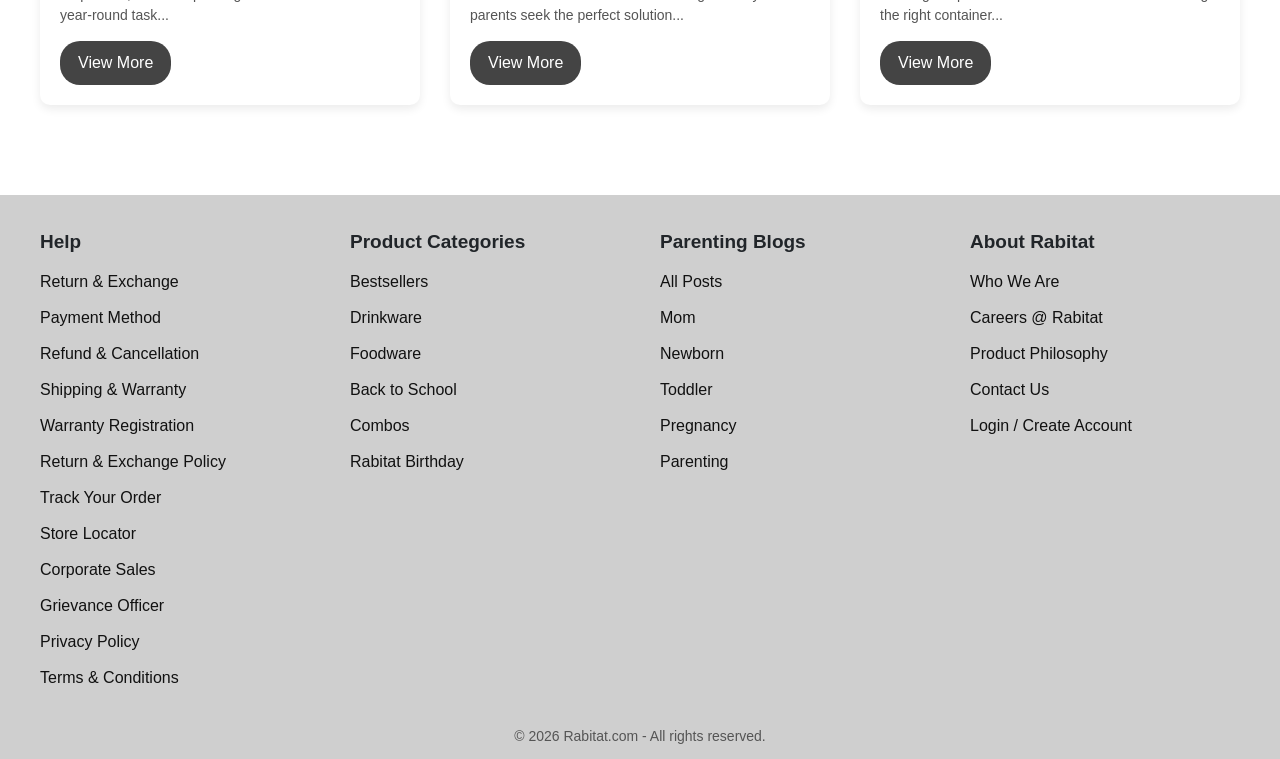
==== commit 954ff85f: "search removed" ====
--- a/index.html
+++ b/index.html
@@ -42,11 +42,11 @@
 
 </section>
 
-<section class="search-section">
+<!-- <section class="search-section">
   <div class="container">
     <input id="typewriter" placeholder="Search products..." style="width: 100%; padding: 10px; font-size: 16px;">
   </div>
-</section>
+</section> -->
 
 <section class="category-section">
   <div class="container">
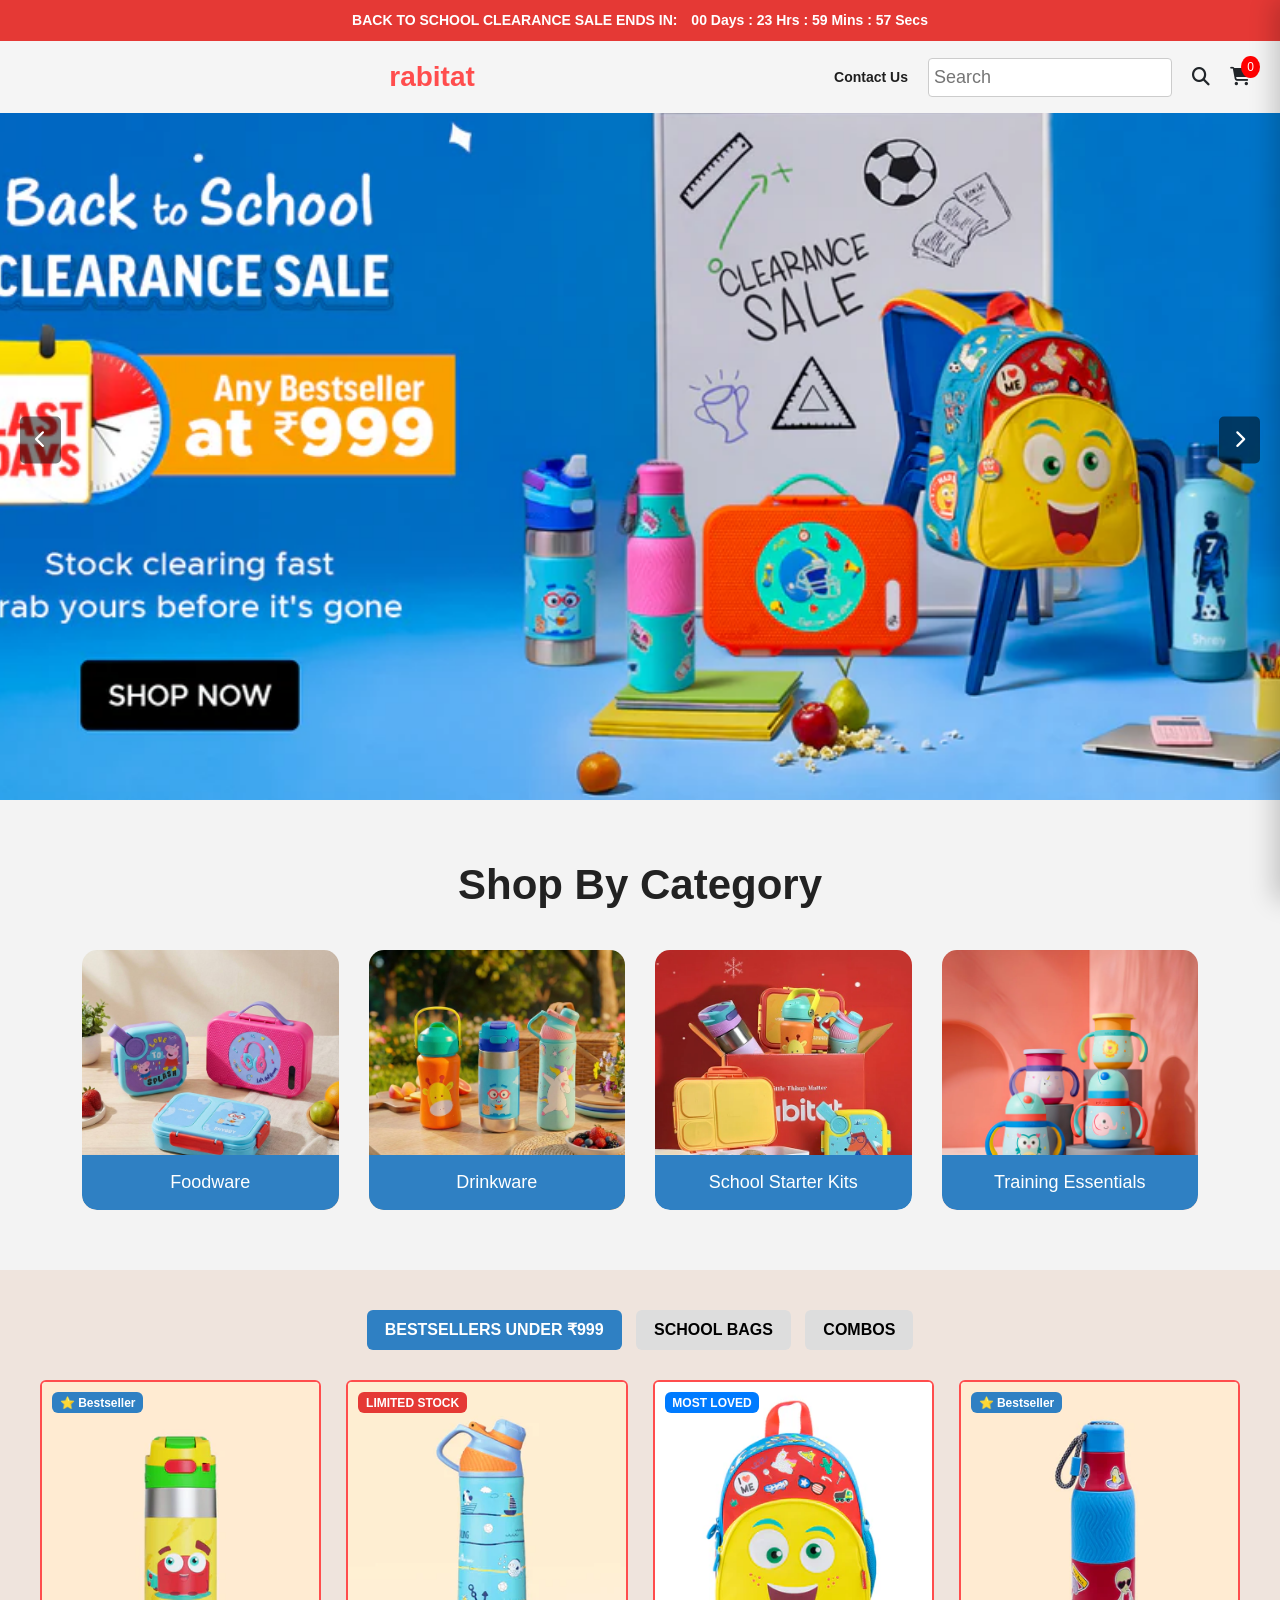
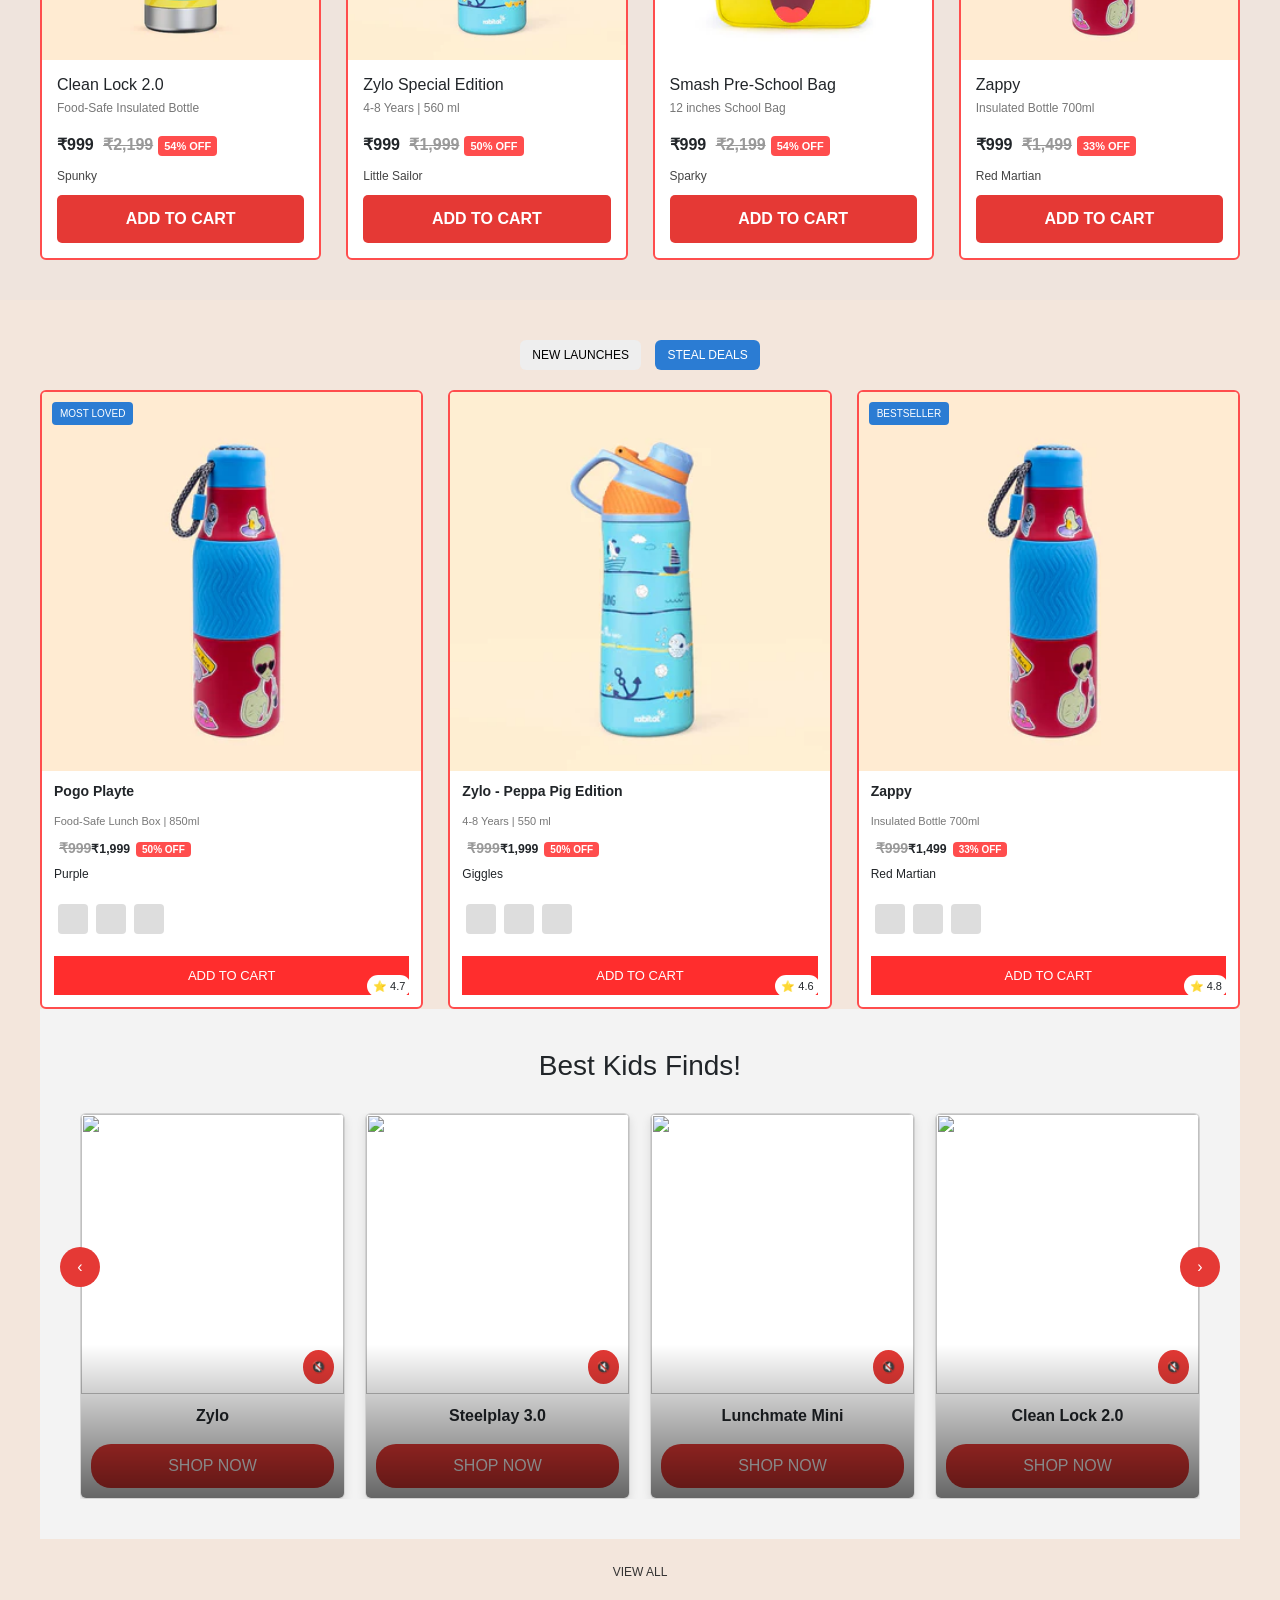
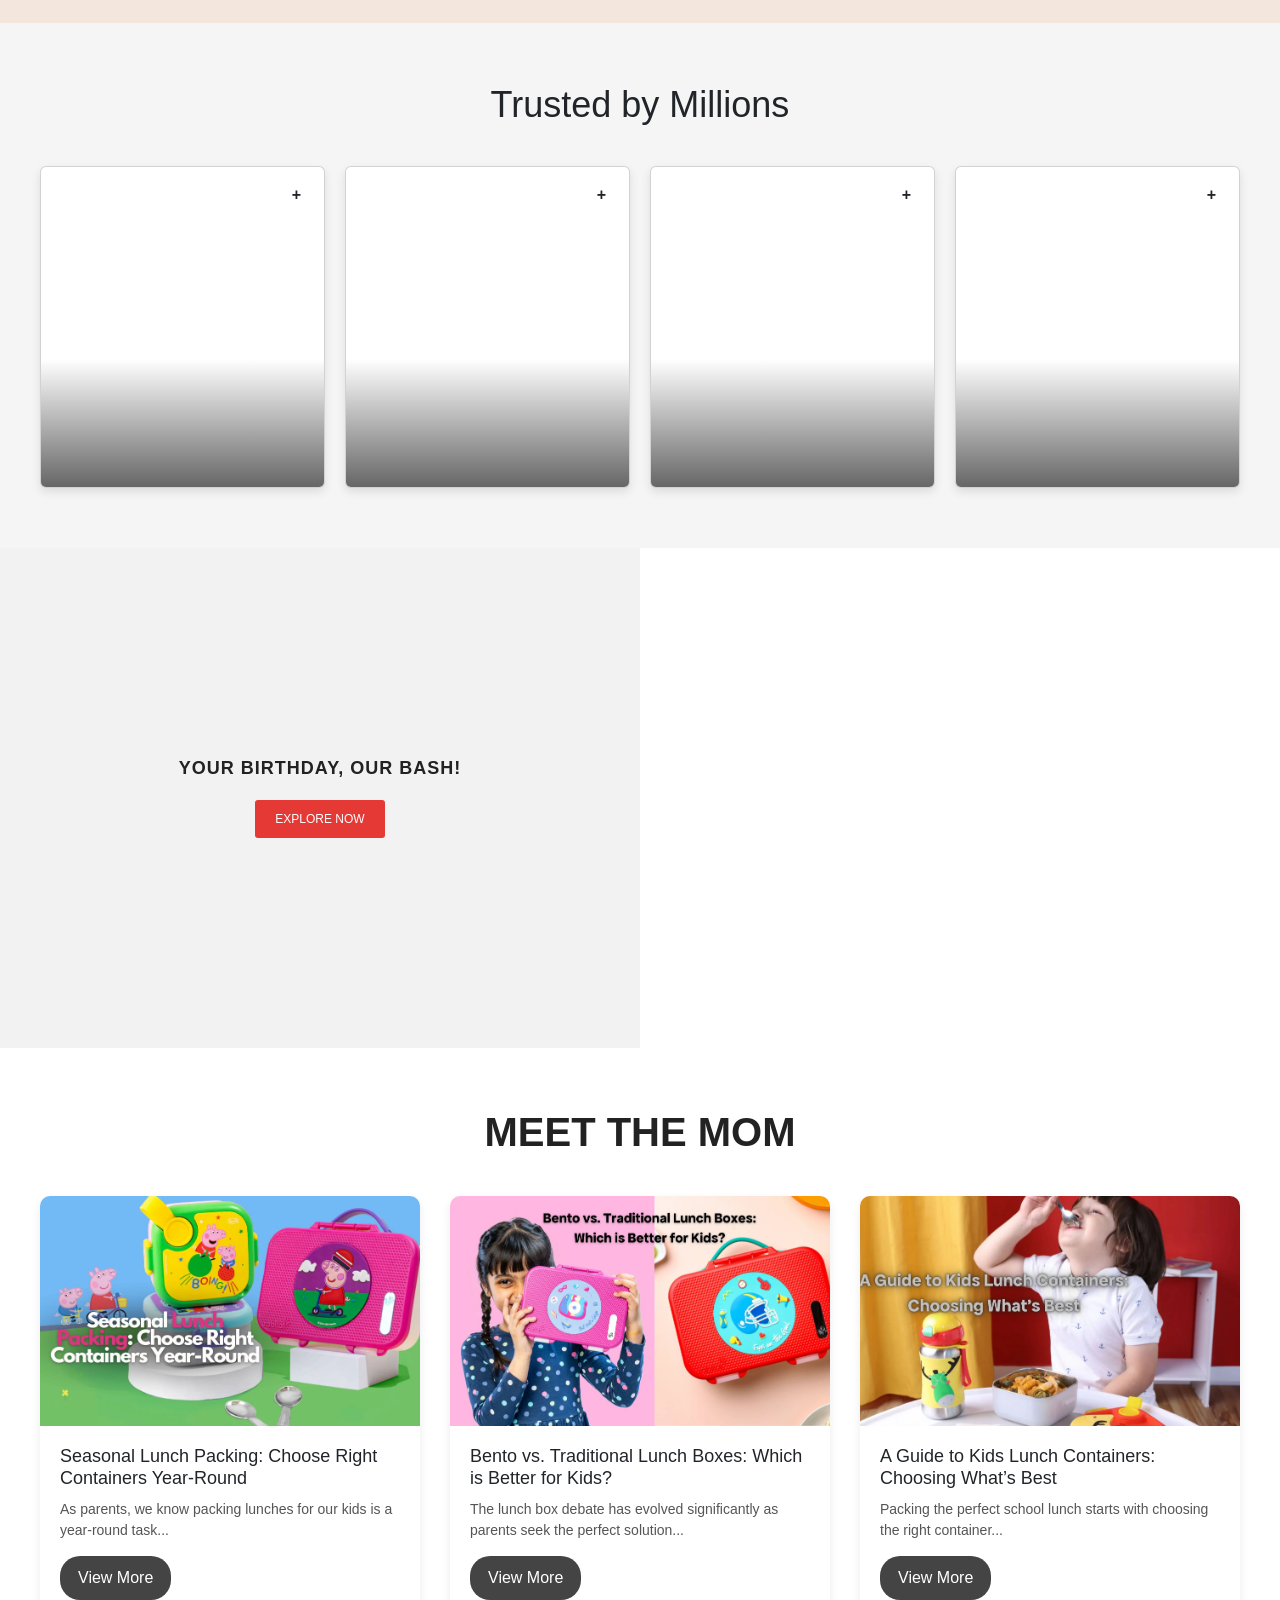
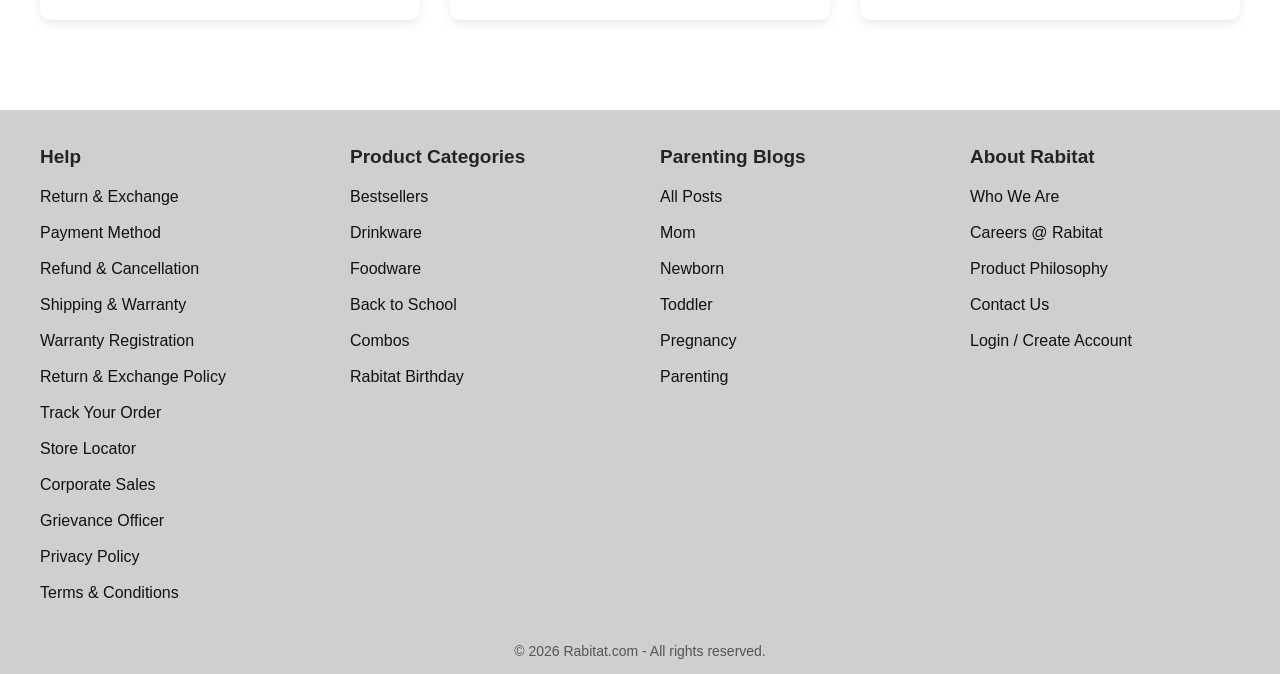
==== commit 122619ce: "site updates" ====
--- a/index.html
+++ b/index.html
@@ -119,14 +119,6 @@
 
         <p class="brand">Spunky</p>
 
-        <!-- VARIANTS -->
-        <div class="variants">
-          <img src="v1.png">
-          <img src="v2.png">
-          <img src="v3.png">
-          <img src="v4.png">
-        </div>
-
         <!-- BUTTON -->
         <button class="cart-btnn">ADD TO CART</button>
       </div>
@@ -153,12 +145,6 @@
 
         <p class="brand">Little Sailor</p>
 
-        <div class="variants">
-          <img src="v1.png">
-          <img src="v2.png">
-          <img src="v3.png">
-        </div>
-
         <button class="cart-btnn">ADD TO CART</button>
       </div>
     </div>
@@ -181,11 +167,6 @@
         </div>
 
         <p class="brand">Sparky</p>
-          <div class="variants">
-          <img src="v1.png">
-          <img src="v2.png">
-          <img src="v3.png">
-        </div>
 
         <button class="cart-btnn">ADD TO CART</button>
       </div>
@@ -209,12 +190,6 @@
         </div>
 
         <p class="brand">Red Martian</p>
-<!-- 
-        <div class="variants">
-          <img src="v1.png">
-          <img src="v2.png">
-          <img src="v3.png">
-        </div> -->
 
         <button class="cart-btnn">ADD TO CART</button>
       </div>
--- a/style.css
+++ b/style.css
@@ -77,6 +77,15 @@
   font-size:12px;
   padding:2px 6px;
   border-radius:50%;
+}
+
+#site-header {
+  position: fixed;
+  top: 0;
+  left: 0;
+  width: 100%;
+  z-index: 1000;
+  background: #f5f5f5;
 }
 
 body.cart-open{
@@ -576,6 +585,7 @@
 body{
   background:#f5f5f5;
   font-family: 'Poppins', sans-serif;
+  padding-top: 80px;
 }
 
 /* SECTION */
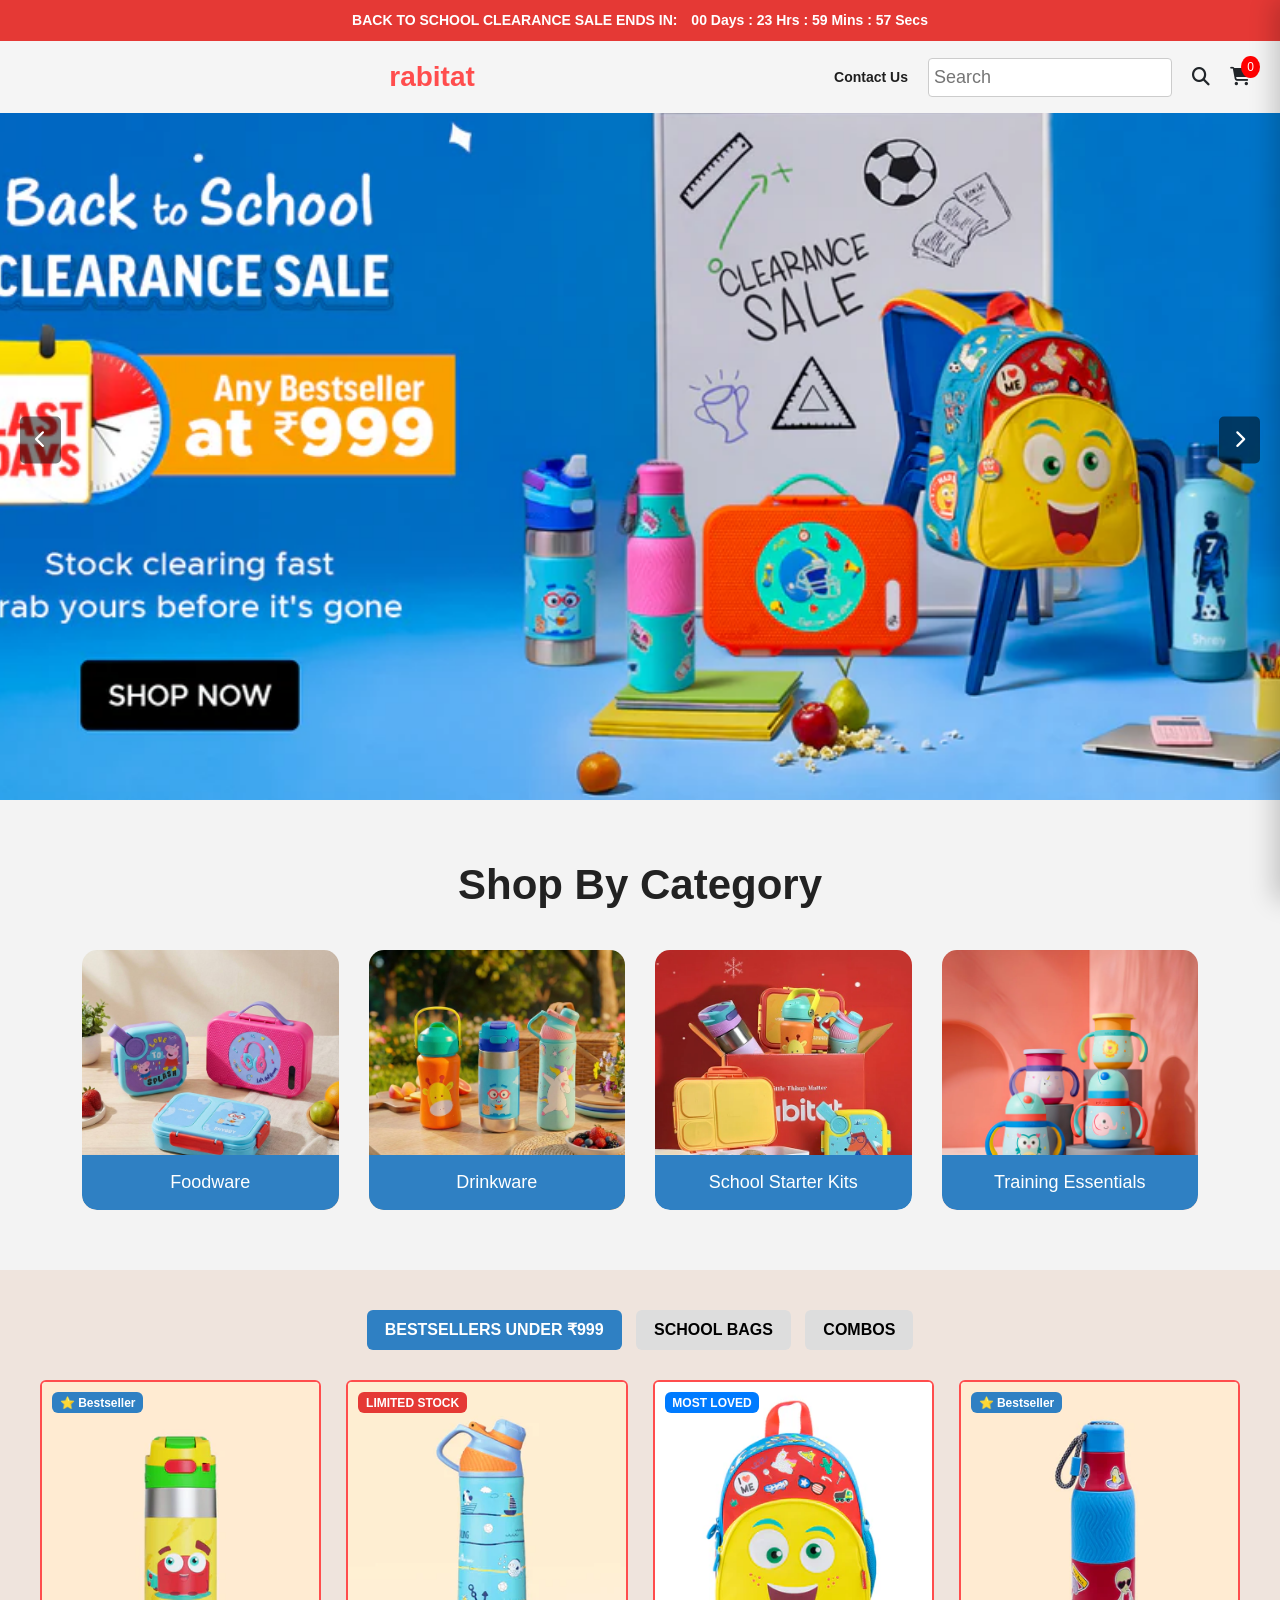
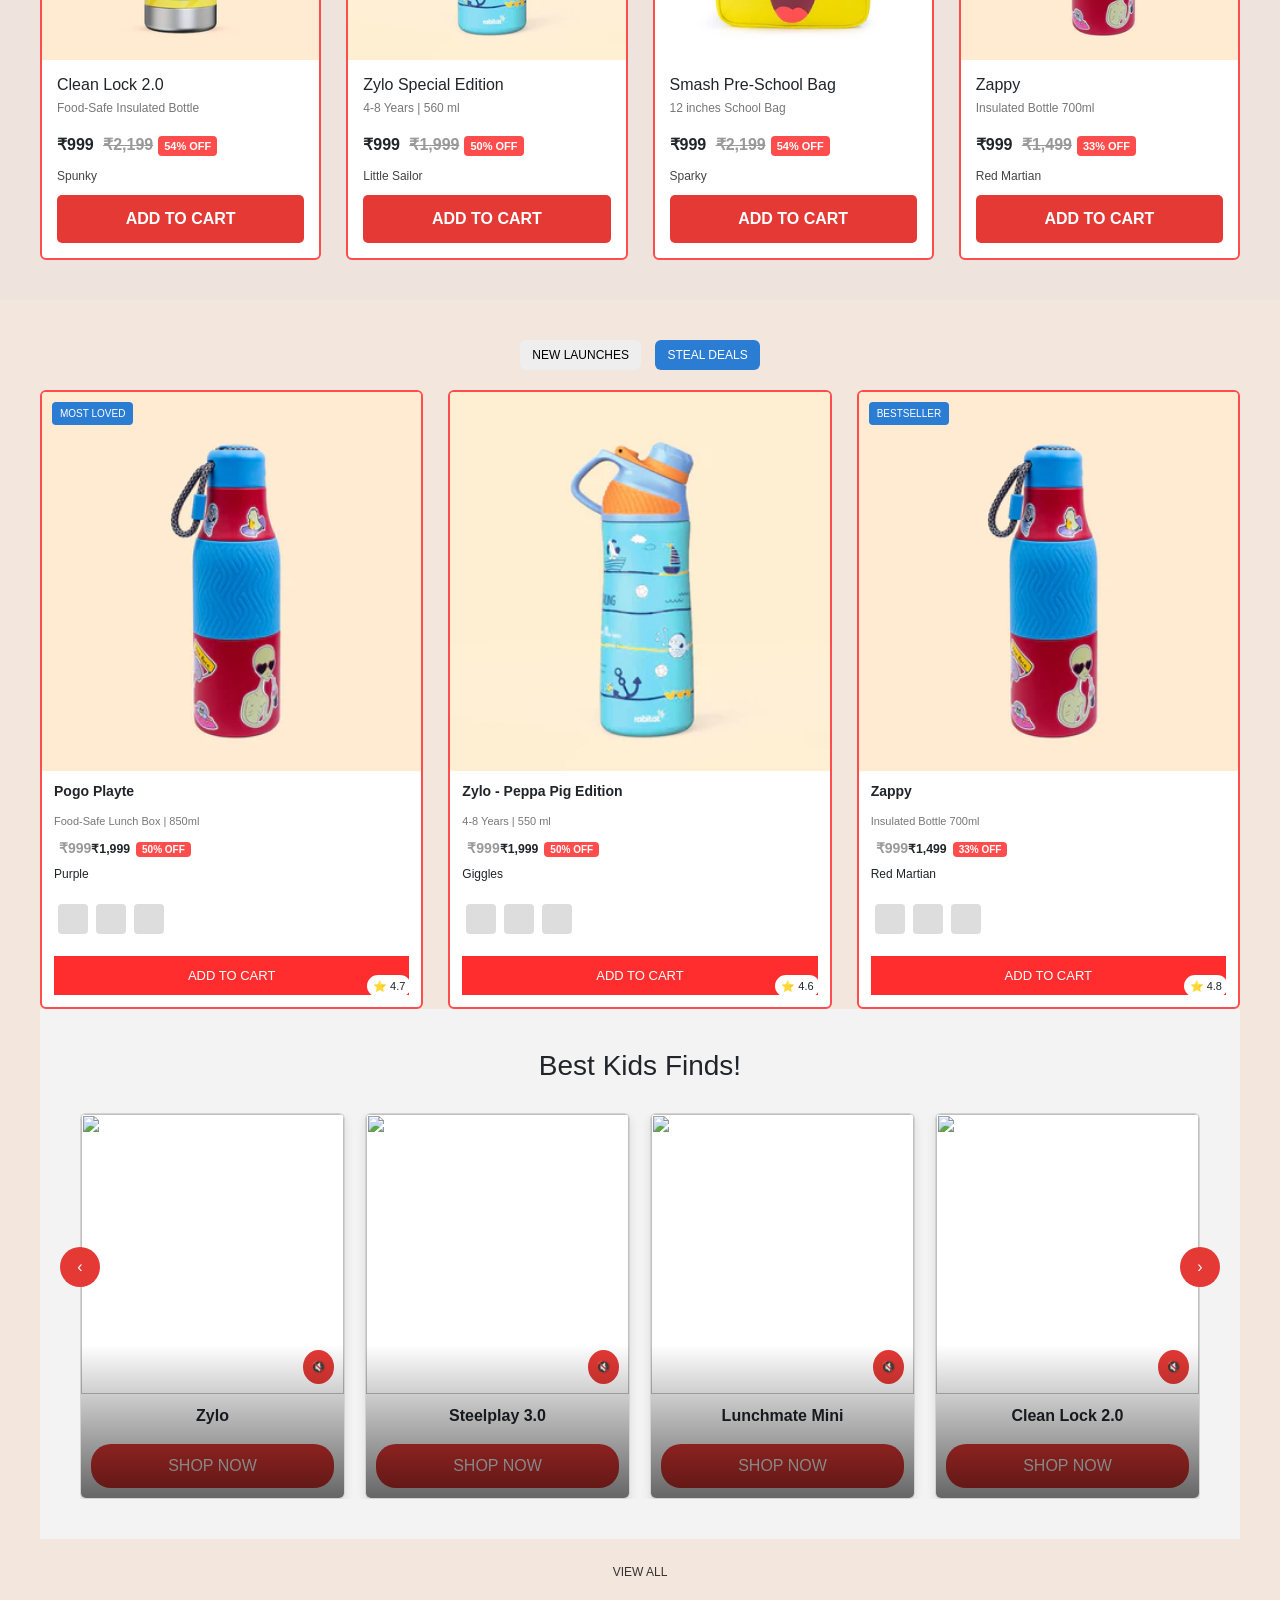
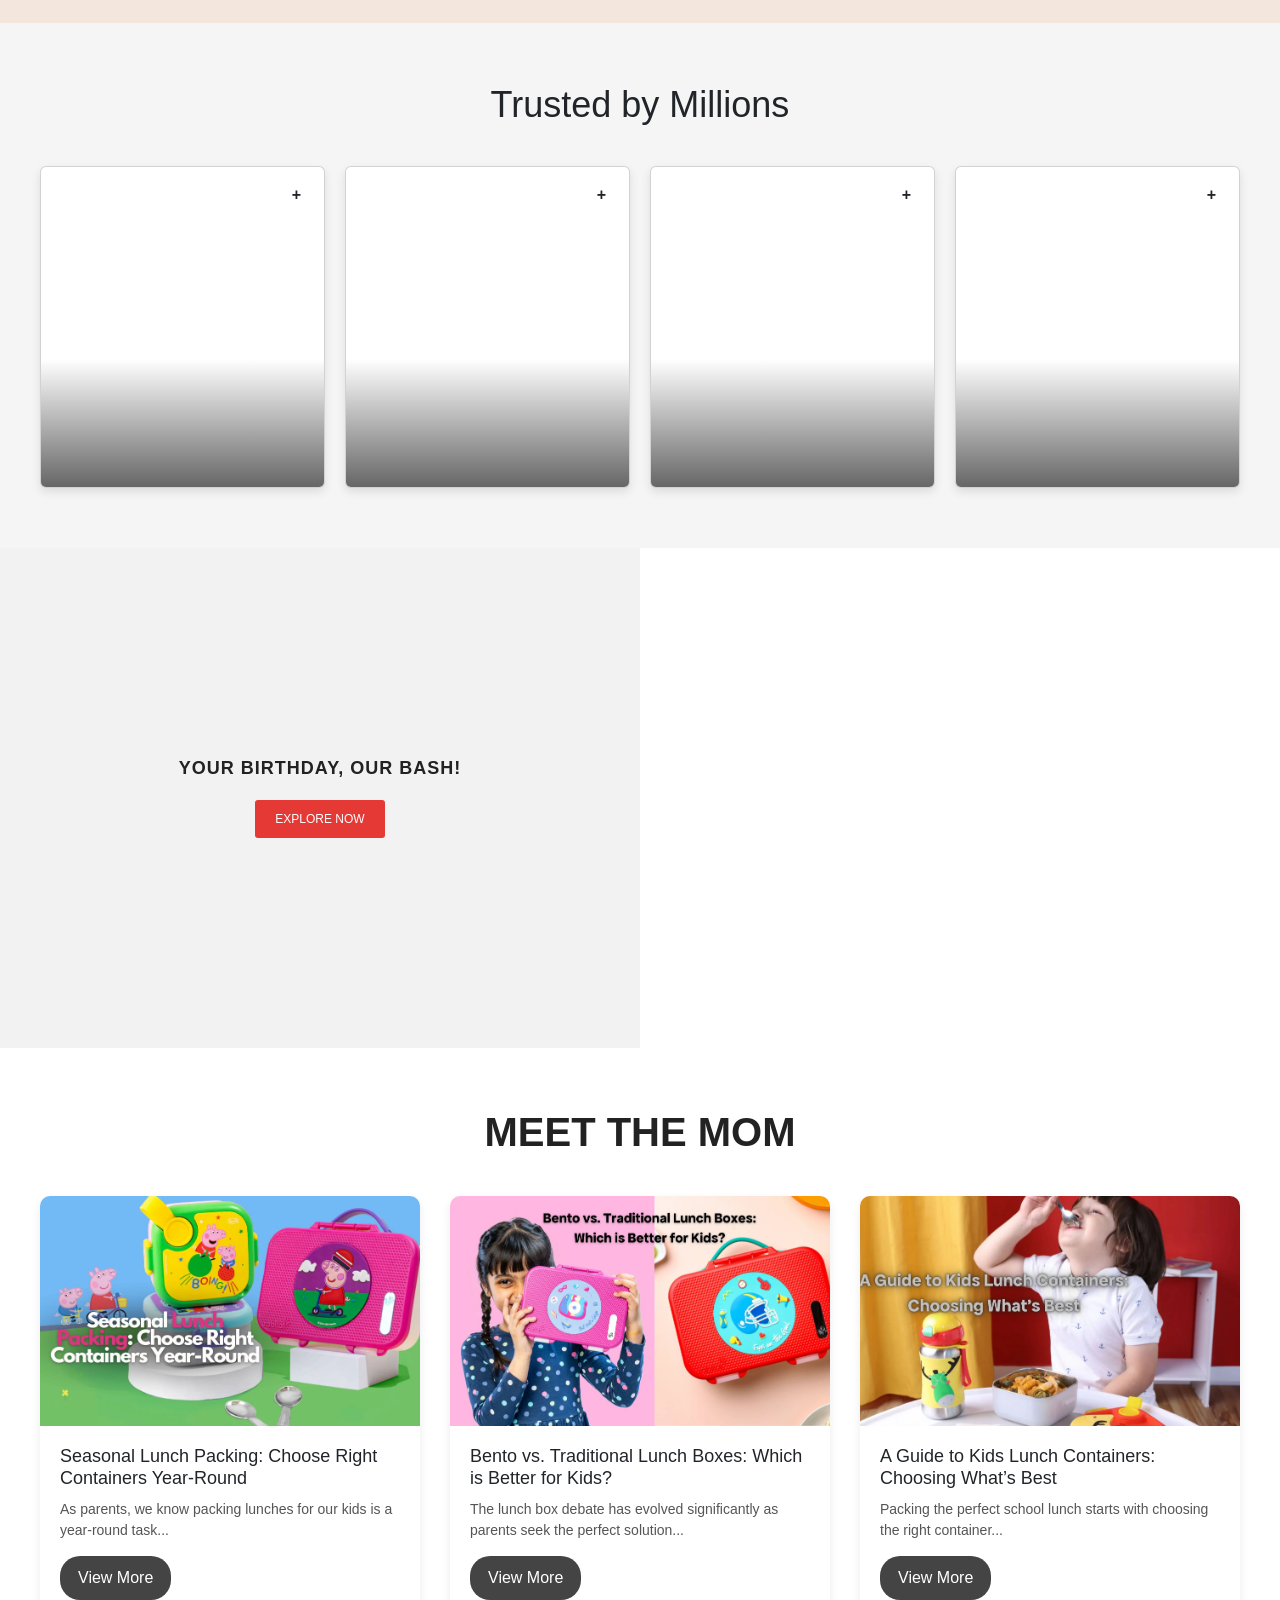
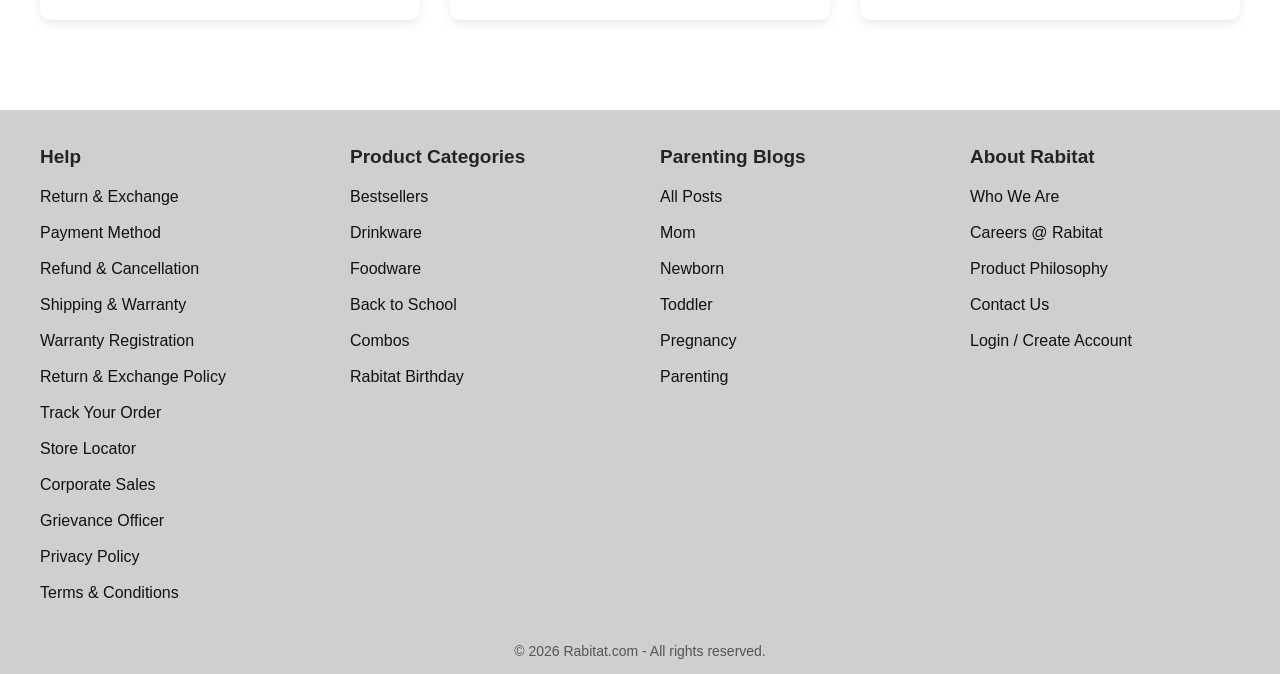
==== commit 4d8b977b: "MCP related updates" ====
--- a/index.html
+++ b/index.html
@@ -567,8 +567,10 @@
 <script>
   window.dataLayer = window.dataLayer || [];
   window.dataLayer.push({
+    event: "page_view",
     MCP: {
-      pageType: "Home Page", pageName: "Home"
+      pageType: "Home Page",
+      pageName: "Home"
     }
   });
   </script>
--- a/style.css
+++ b/style.css
@@ -529,9 +529,15 @@
   font-weight:600;
 }
 
+.price .old,
+.price span,
+.product-card__price span,
+.xmas-original-price {
+  text-decoration: line-through;
+  color: #999;
+}
+
 .price span{
-  text-decoration:line-through;
-  color:#999;
   margin-left:5px;
 }
 
@@ -809,7 +815,7 @@
 }
 
 .product-card__price span {
-  text-decoration: line-through;
+  text-decoration: none;
   color: #999;
   margin-left: 5px;
 }
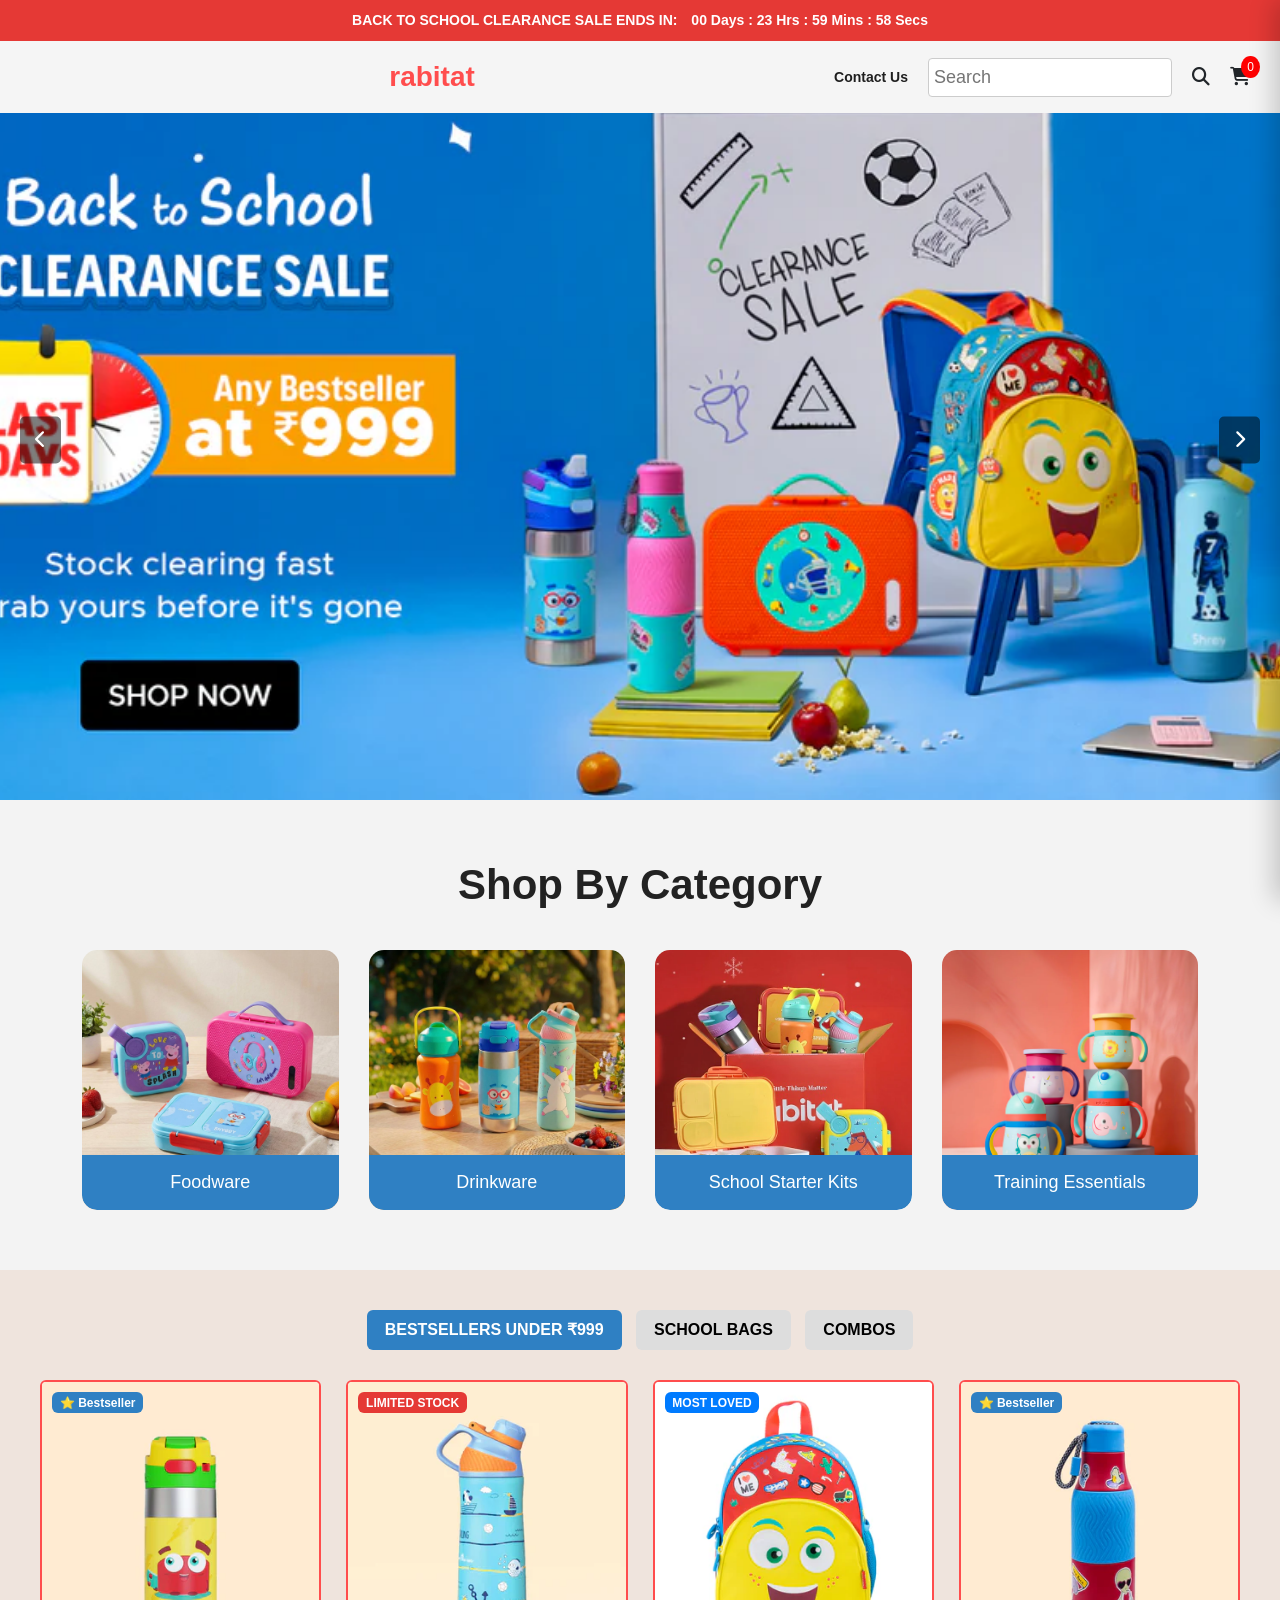
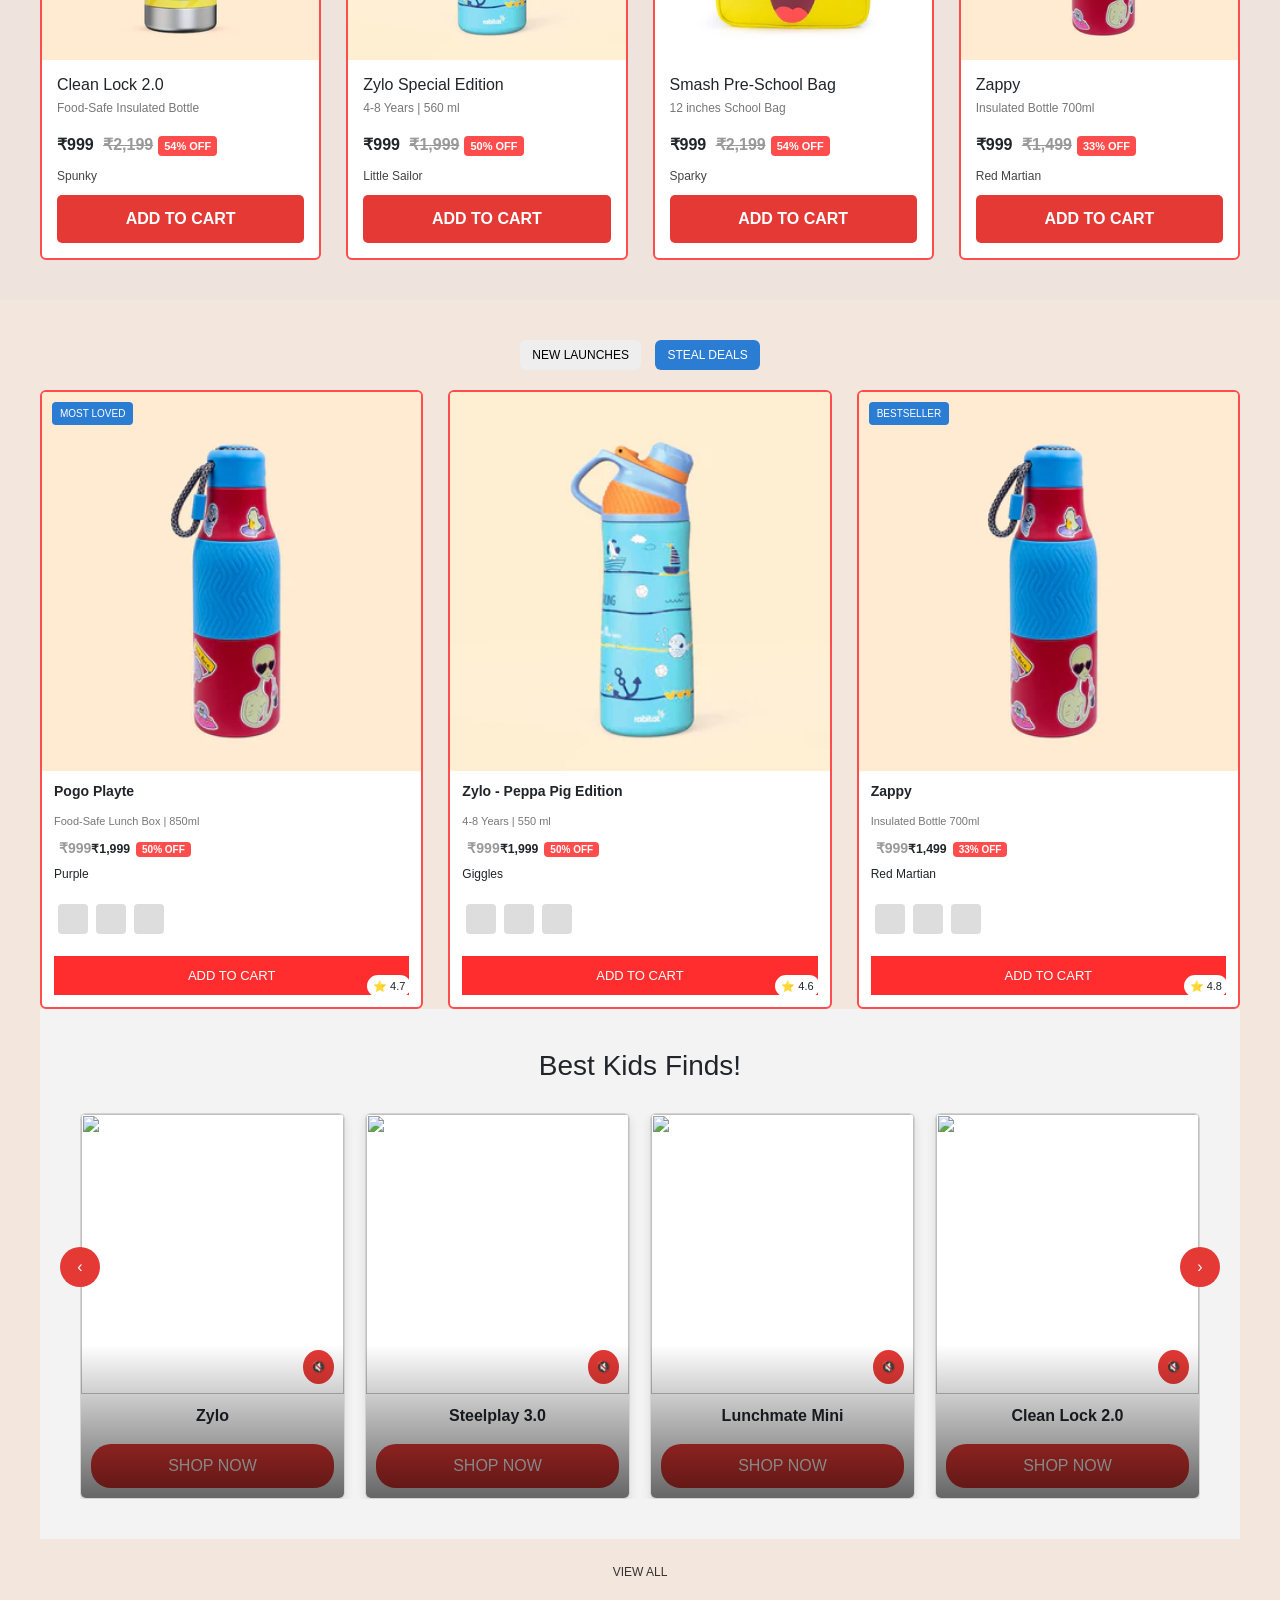
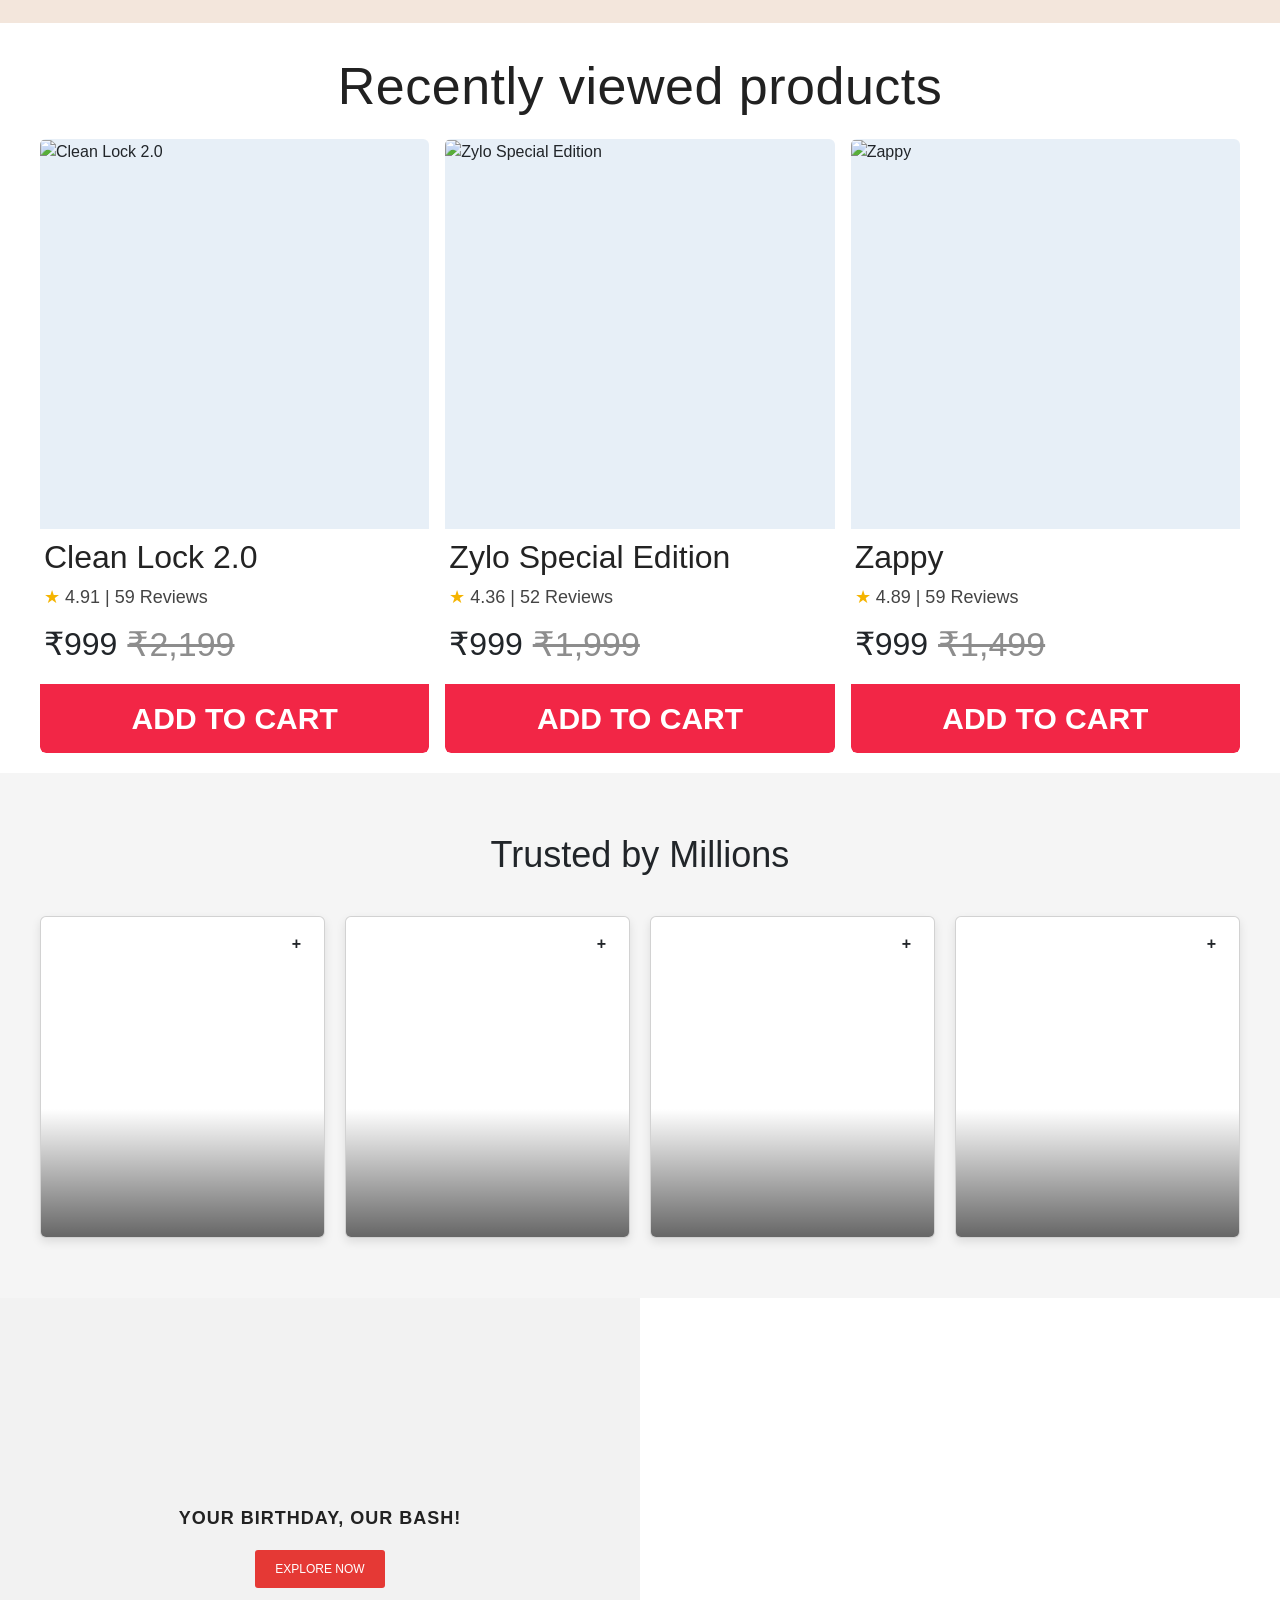
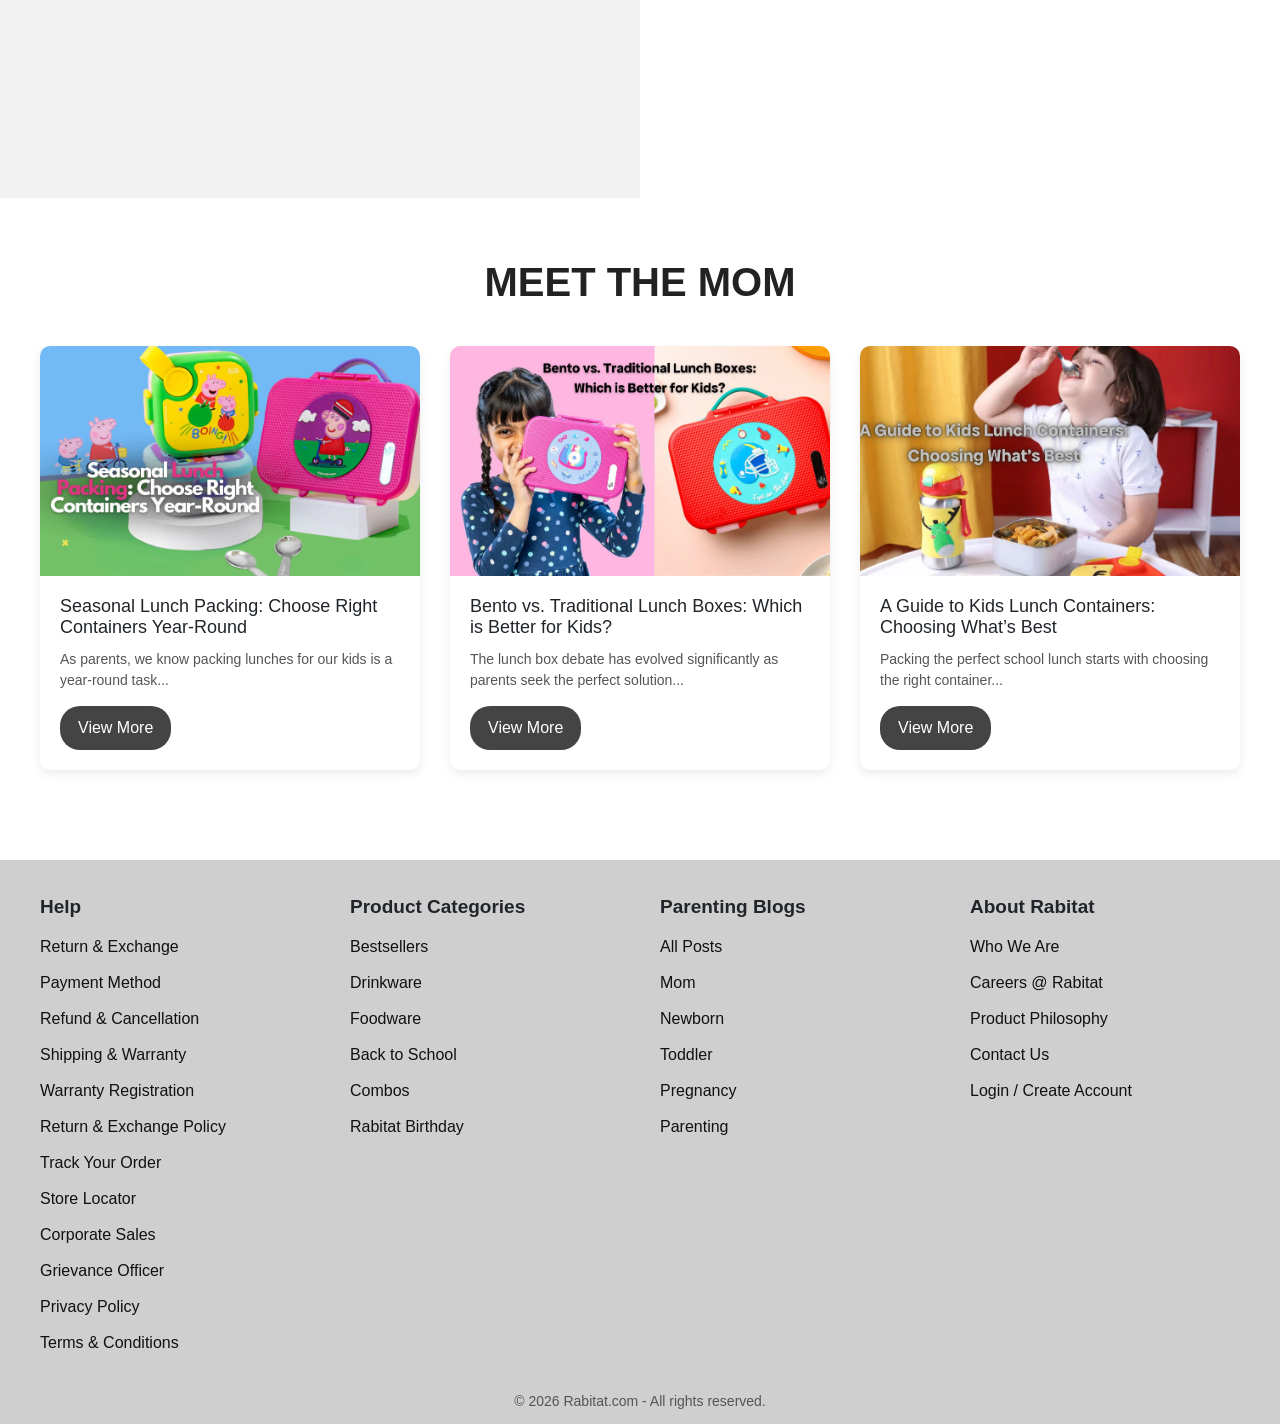
==== commit eeddad04: "similar, recently" ====
--- a/index.html
+++ b/index.html
@@ -9,6 +9,110 @@
   <link rel="stylesheet" href="https://cdnjs.cloudflare.com/ajax/libs/font-awesome/6.5.0/css/all.min.css">
   <link href="https://cdn.jsdelivr.net/npm/bootstrap@5.3.0/dist/css/bootstrap.min.css" rel="stylesheet">
   <script type="text/javascript" src="//cdn.evgnet.com/beacon/socialbeatdigitalmarketing/rabitat/scripts/evergage.min.js"></script>
+
+  <style>
+    .musthave-home-section {
+      width: min(1200px, 95%);
+      margin: 32px auto 20px;
+    }
+
+    .musthave-home-title {
+      text-align: center;
+      font-size: 52px;
+      margin-bottom: 22px;
+      color: #212121;
+      letter-spacing: 0.5px;
+    }
+
+    .musthave-home-grid {
+      display: grid;
+      grid-template-columns: repeat(3, minmax(0, 1fr));
+      gap: 16px;
+    }
+
+    .musthave-home-card {
+      background: #fff;
+      border-radius: 6px;
+      overflow: hidden;
+      cursor: pointer;
+    }
+
+    .musthave-home-image-wrap {
+      background: #e7eff7;
+      aspect-ratio: 1 / 1;
+    }
+
+    .musthave-home-image-wrap img {
+      width: 100%;
+      height: 100%;
+      object-fit: cover;
+    }
+
+    .musthave-home-info {
+      padding: 10px 0 0;
+    }
+
+    .musthave-home-name {
+      font-size: 32px;
+      line-height: 1.15;
+      color: #232323;
+      margin-bottom: 8px;
+      padding: 0 4px;
+    }
+
+    .musthave-home-rating {
+      font-size: 18px;
+      color: #444;
+      margin-bottom: 8px;
+      padding: 0 4px;
+    }
+
+    .musthave-home-rating .star {
+      color: #f5b400;
+    }
+
+    .musthave-home-price {
+      display: flex;
+      gap: 10px;
+      align-items: center;
+      font-size: 32px;
+      margin-bottom: 14px;
+      padding: 0 4px;
+    }
+
+    .musthave-home-price .compare {
+      color: #8d8d8d;
+      text-decoration: line-through;
+      font-size: 34px;
+    }
+
+    .musthave-home-btn {
+      width: 100%;
+      border: none;
+      background: #f22646;
+      color: #fff;
+      padding: 12px;
+      font-size: 30px;
+      border-radius: 0 0 6px 6px;
+      cursor: pointer;
+      font-weight: 700;
+    }
+
+    @media (max-width: 1024px) {
+      .musthave-home-title { font-size: 38px; }
+      .musthave-home-name { font-size: 24px; }
+      .musthave-home-rating { font-size: 16px; }
+      .musthave-home-price { font-size: 24px; }
+      .musthave-home-price .compare { font-size: 24px; }
+      .musthave-home-btn { font-size: 20px; }
+    }
+
+    @media (max-width: 769px) {
+      .musthave-home-grid { grid-template-columns: 1fr; }
+      .musthave-home-title { font-size: 32px; }
+      .musthave-home-btn { font-size: 18px; }
+    }
+  </style>
  
 </head>
 <body>
@@ -364,6 +468,10 @@
     </div>
 
   </div>
+</section>
+<section class="musthave-home-section">
+  <h2 class="musthave-home-title">Recently viewed products</h2>
+  <div class="musthave-home-grid" id="mustHaveHomeGrid"></div>
 </section>
 <section class="trusted">
   <h2>Trusted by Millions</h2>
@@ -545,6 +653,45 @@
 </script>
 
 <script>
+  function getHomeMustHaveProducts() {
+    const src = window.PRODUCT_DATA || {};
+    return []
+      .concat(src.rabitTab1 || [])
+      .concat(src.rabitTab2 || [])
+      .concat(src.homeSecondary || [])
+      .slice(0, 3);
+  }
+
+  function renderHomeMustHaveAddOns(items) {
+    const grid = document.getElementById("mustHaveHomeGrid");
+    if (!grid || !Array.isArray(items)) return;
+
+    grid.innerHTML = items
+      .map((p) => {
+        const rating = p.rating || "4.6";
+        const reviews = Math.max(10, Math.round(Number(rating) * 12));
+        return `
+          <article class="musthave-home-card" data-id="${p.id}">
+            <div class="musthave-home-image-wrap">
+              <img src="${p.image}" alt="${p.name}">
+            </div>
+            <div class="musthave-home-info">
+              <h3 class="musthave-home-name">${p.name}</h3>
+              <p class="musthave-home-rating"><span class="star">★</span> ${rating} | ${reviews} Reviews</p>
+              <div class="musthave-home-price">
+                <span>${p.price}</span>
+                <span class="compare">${p.compare || ""}</span>
+              </div>
+              <button class="musthave-home-btn xmas-add-to-cart">ADD TO CART</button>
+            </div>
+          </article>
+        `;
+      })
+      .join("");
+  }
+
+  renderHomeMustHaveAddOns(getHomeMustHaveProducts());
+
   document.addEventListener("click", (event) => {
     const card = event.target.closest(".product-card");
     if (!card) return;
@@ -555,6 +702,16 @@
       : "./details.html";
   });
 
+  document.addEventListener("click", (event) => {
+    const card = event.target.closest(".musthave-home-card");
+    if (!card) return;
+    if (event.target.closest("button, a")) return;
+    const productId = card.dataset.id || "";
+    window.location.href = productId
+      ? `./details.html?id=${encodeURIComponent(productId)}`
+      : "./details.html";
+  });
+
   document.querySelectorAll(".category-card").forEach((card) => {
     card.style.cursor = "pointer";
     card.addEventListener("click", () => {
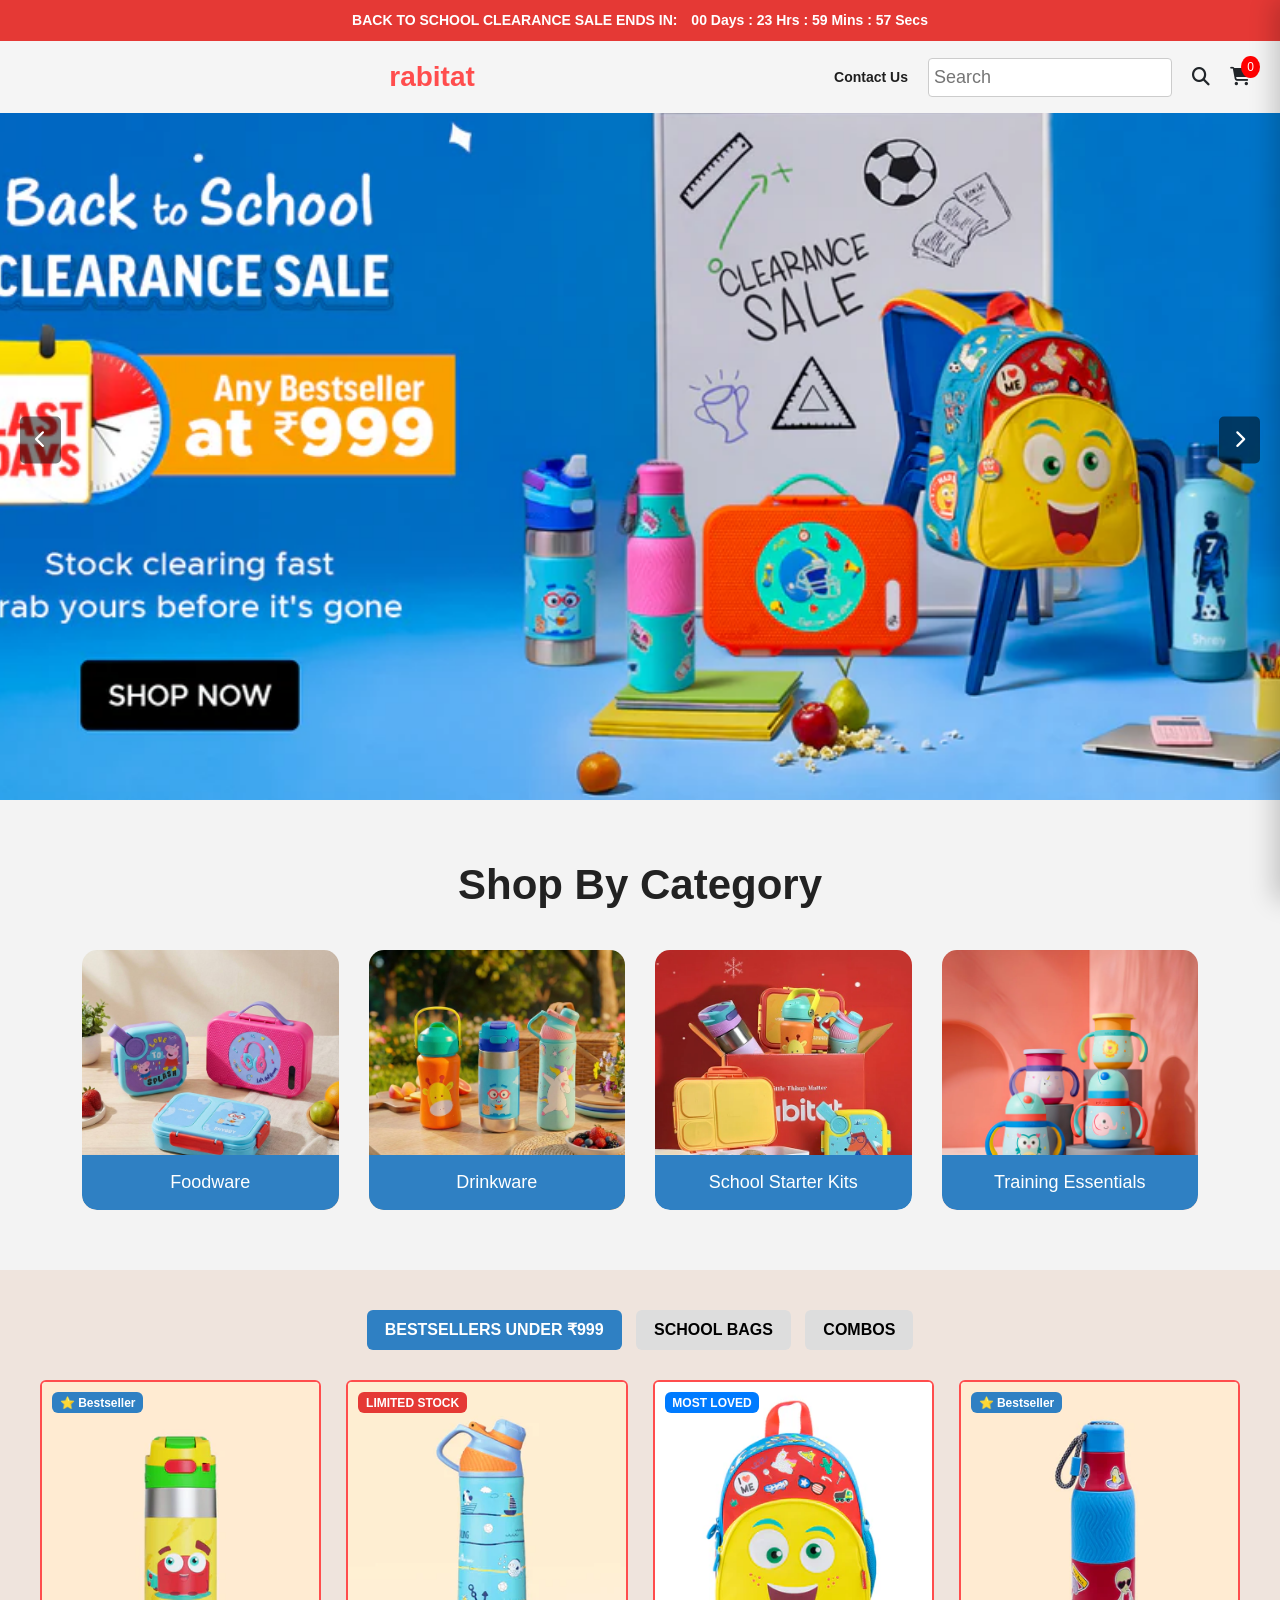
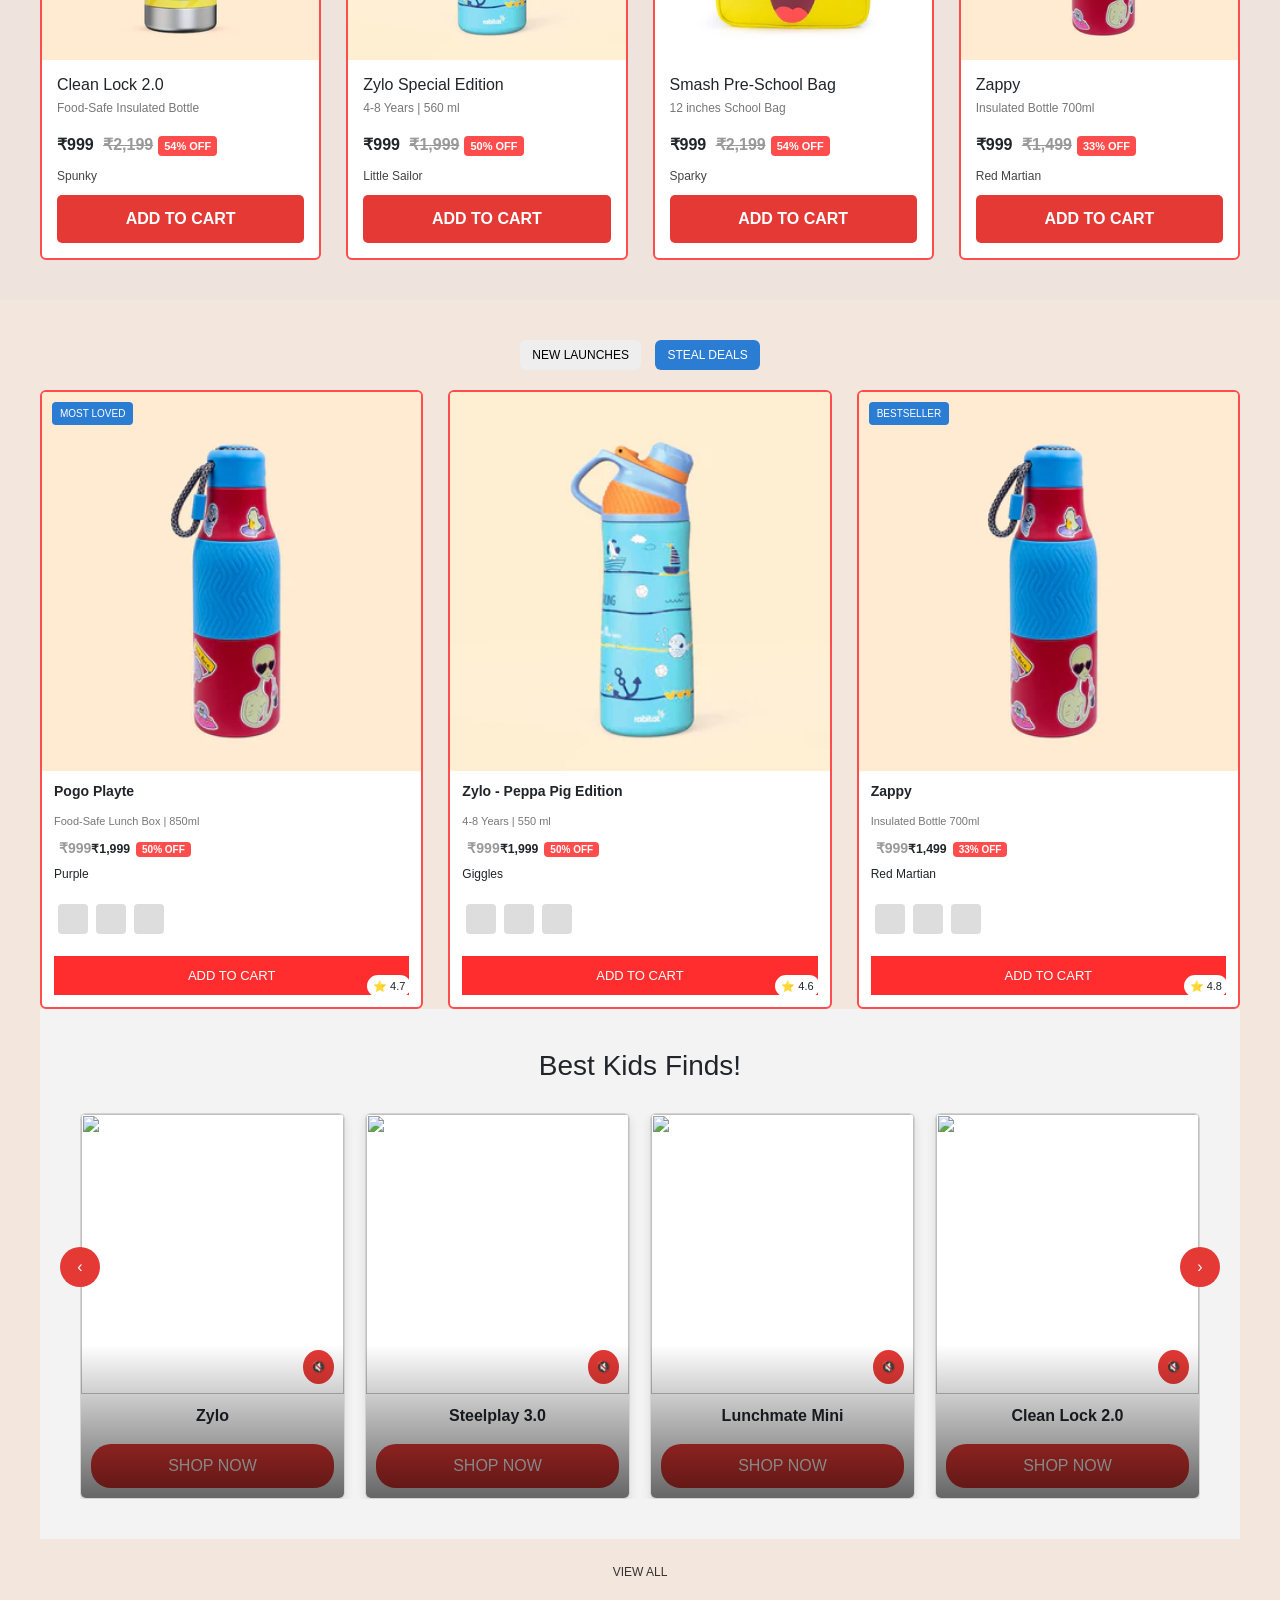
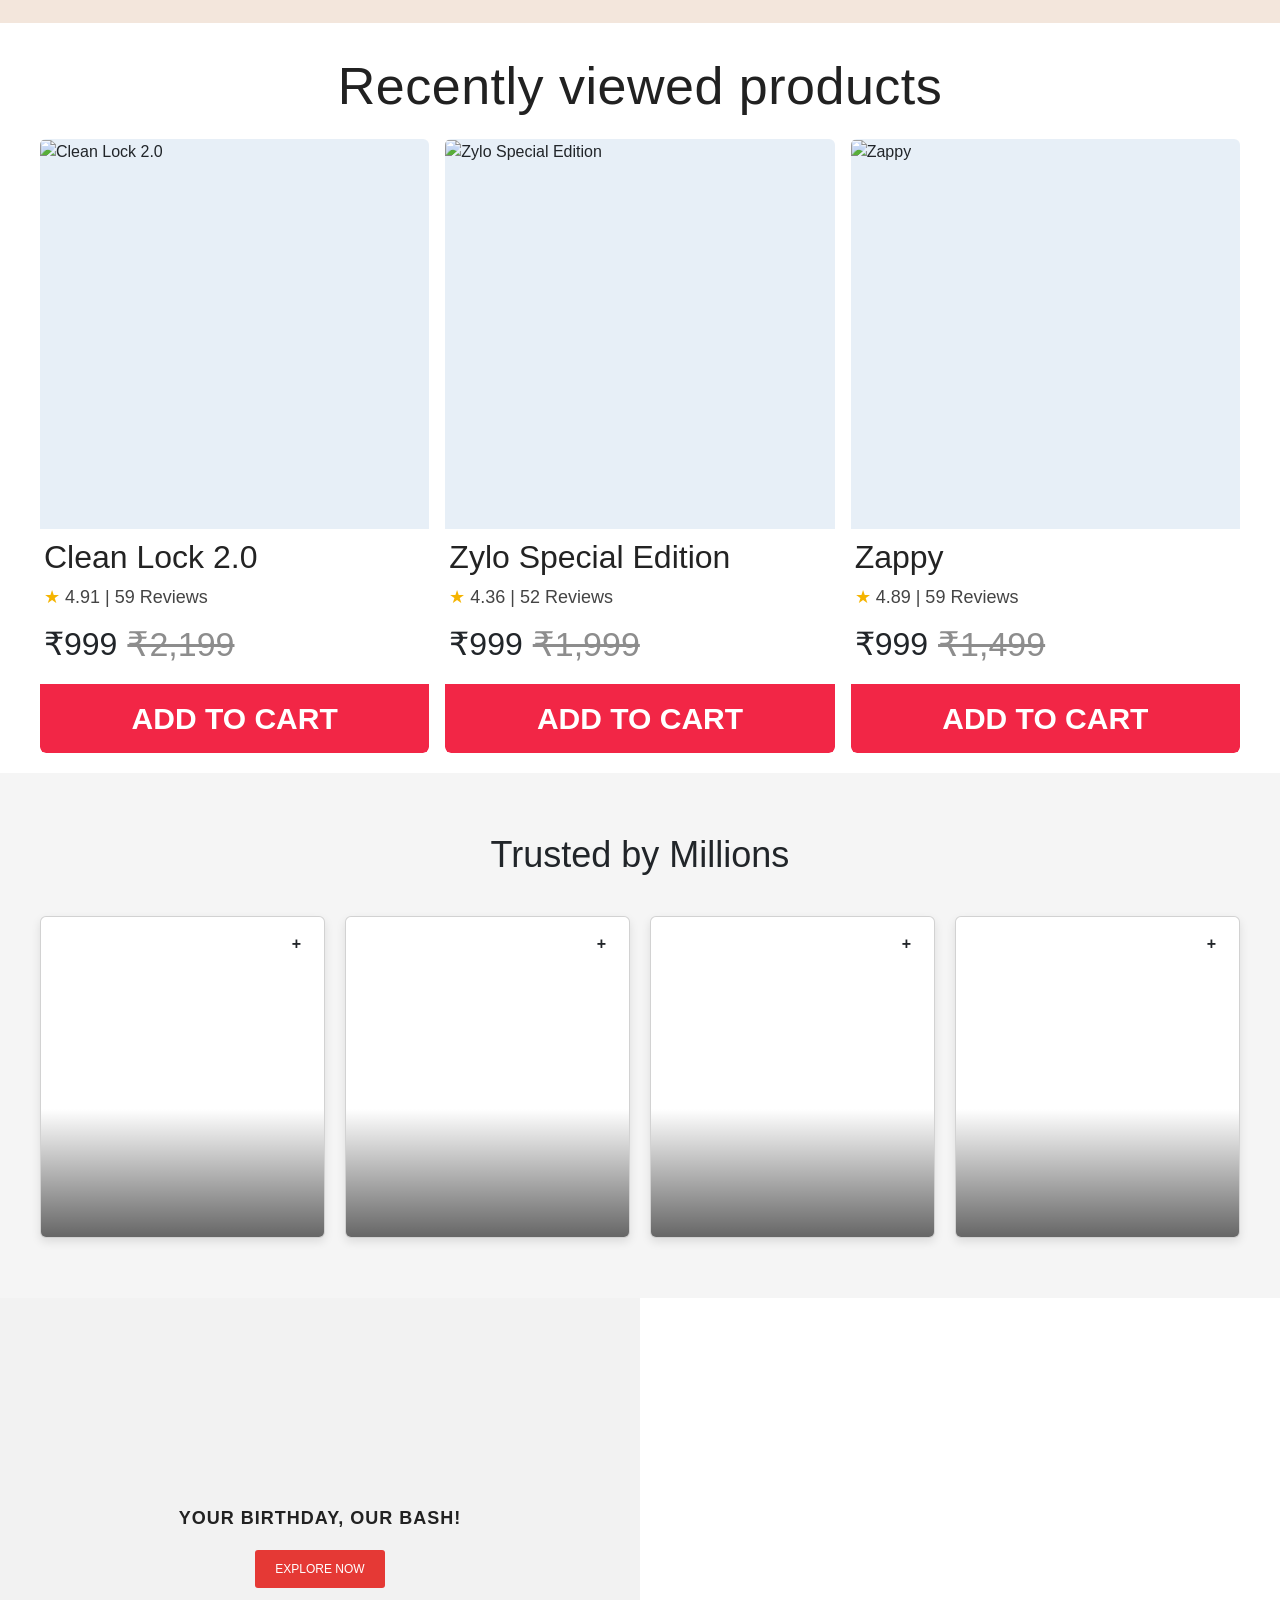
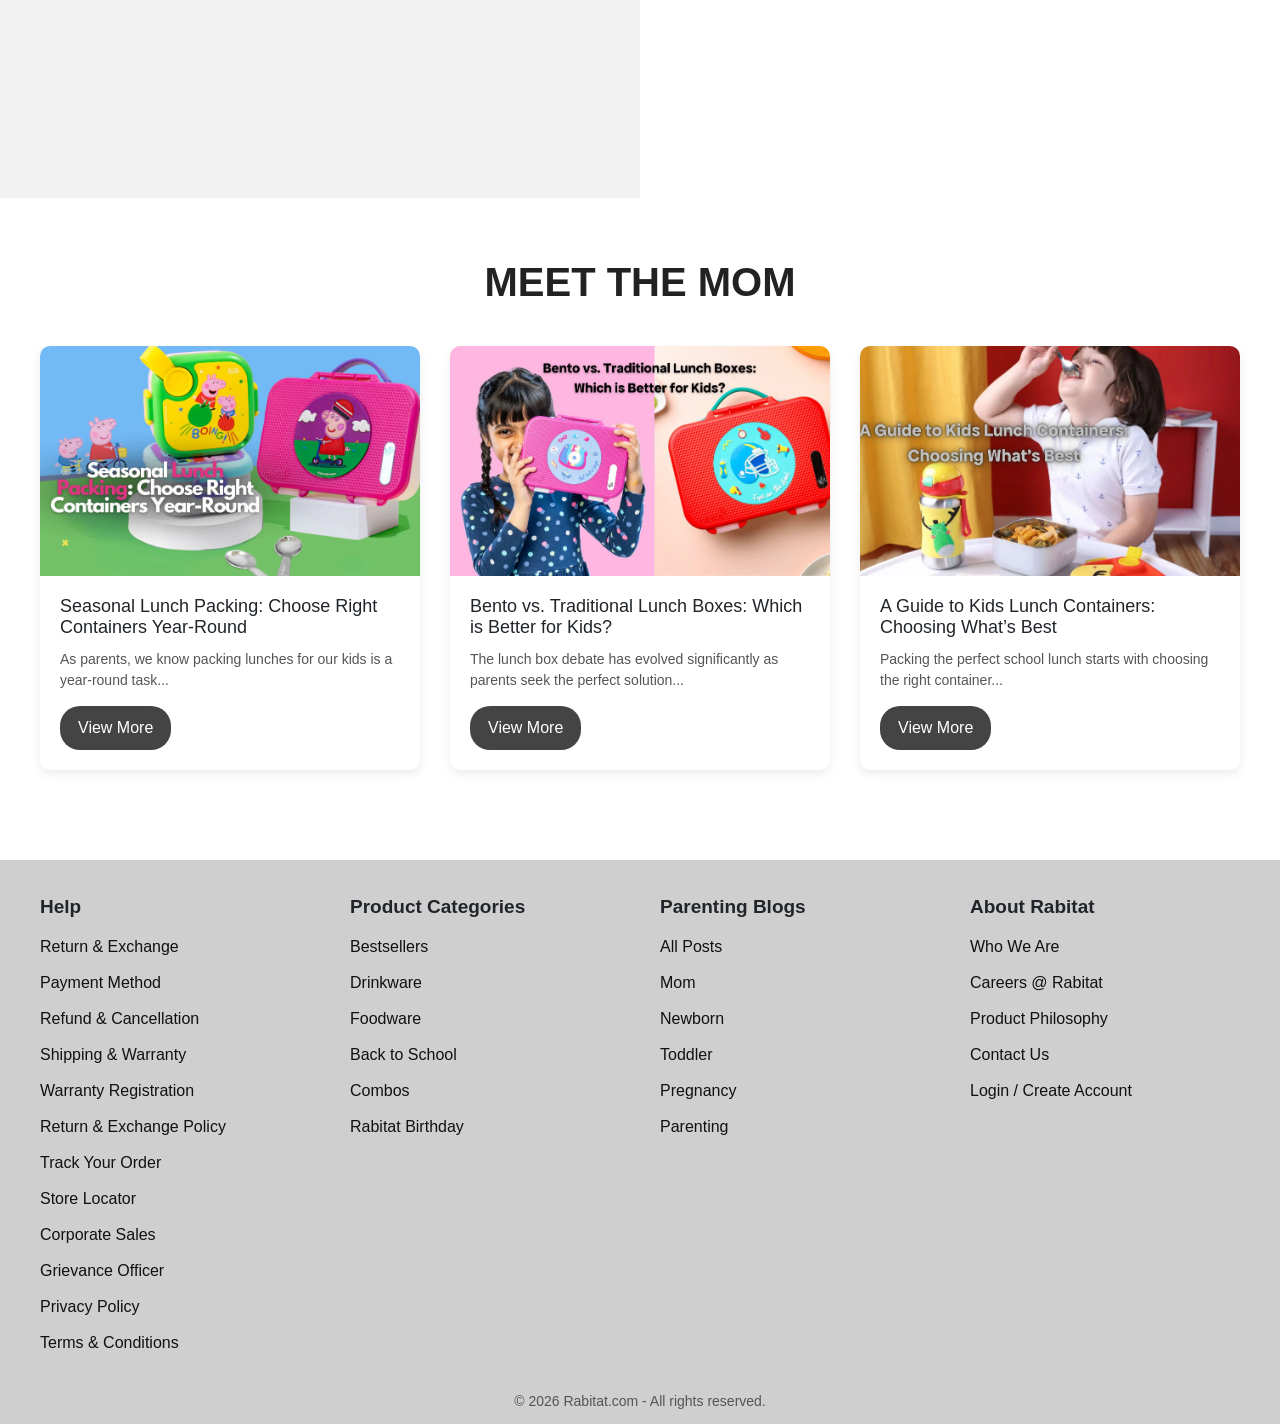
==== commit 559b3dc7: "Fix script tag type attribute in index.html" ====
--- a/index.html
+++ b/index.html
@@ -9,6 +9,7 @@
   <link rel="stylesheet" href="https://cdnjs.cloudflare.com/ajax/libs/font-awesome/6.5.0/css/all.min.css">
   <link href="https://cdn.jsdelivr.net/npm/bootstrap@5.3.0/dist/css/bootstrap.min.css" rel="stylesheet">
   <script type="text/javascript" src="//cdn.evgnet.com/beacon/socialbeatdigitalmarketing/rabitat/scripts/evergage.min.js"></script>
+  <script type= "text/javascript" src="https://cdn.c360a.salesforce.com/beacon/c360a/40222e0e-5236-4c7a-ada9-d3df0828a926/scripts/c360a.min.js"></script>
 
   <style>
     .musthave-home-section {
@@ -732,4 +733,4 @@
   });
   </script>
 </body>
-</html>+</html>
